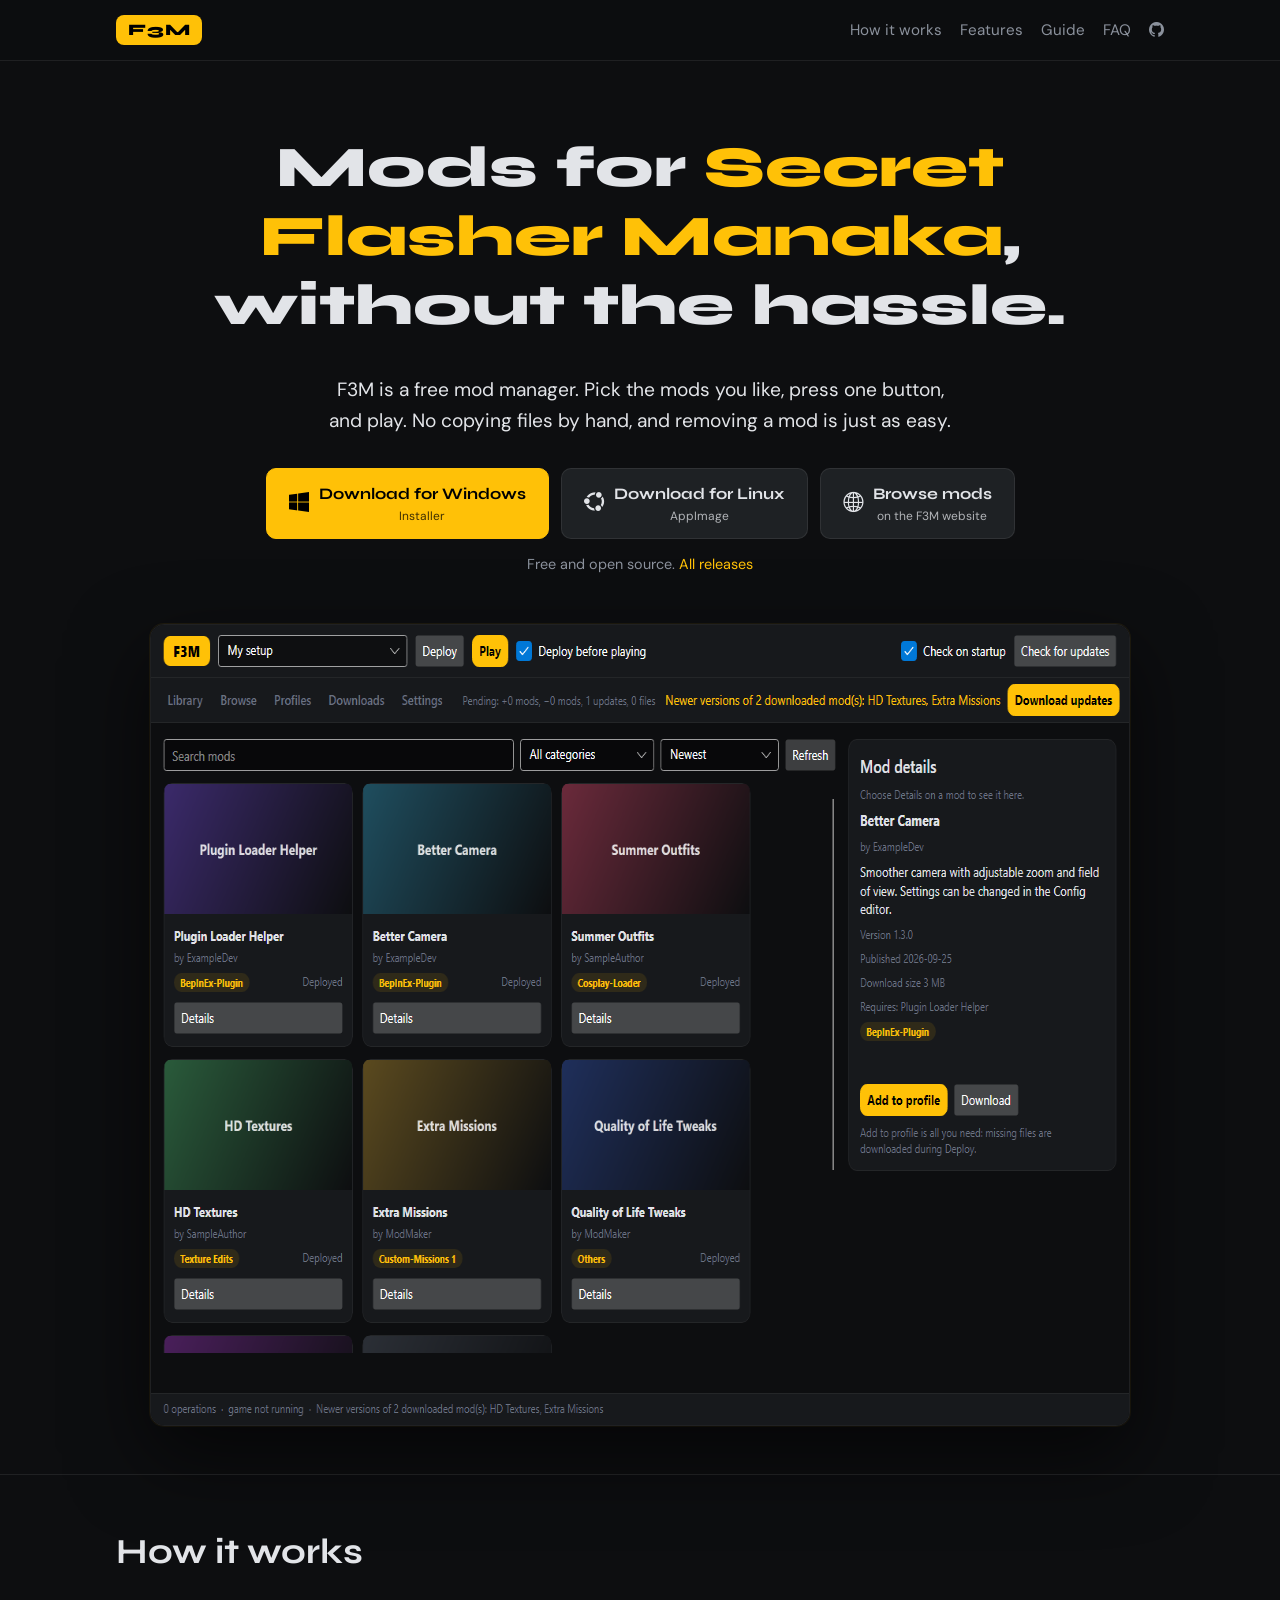
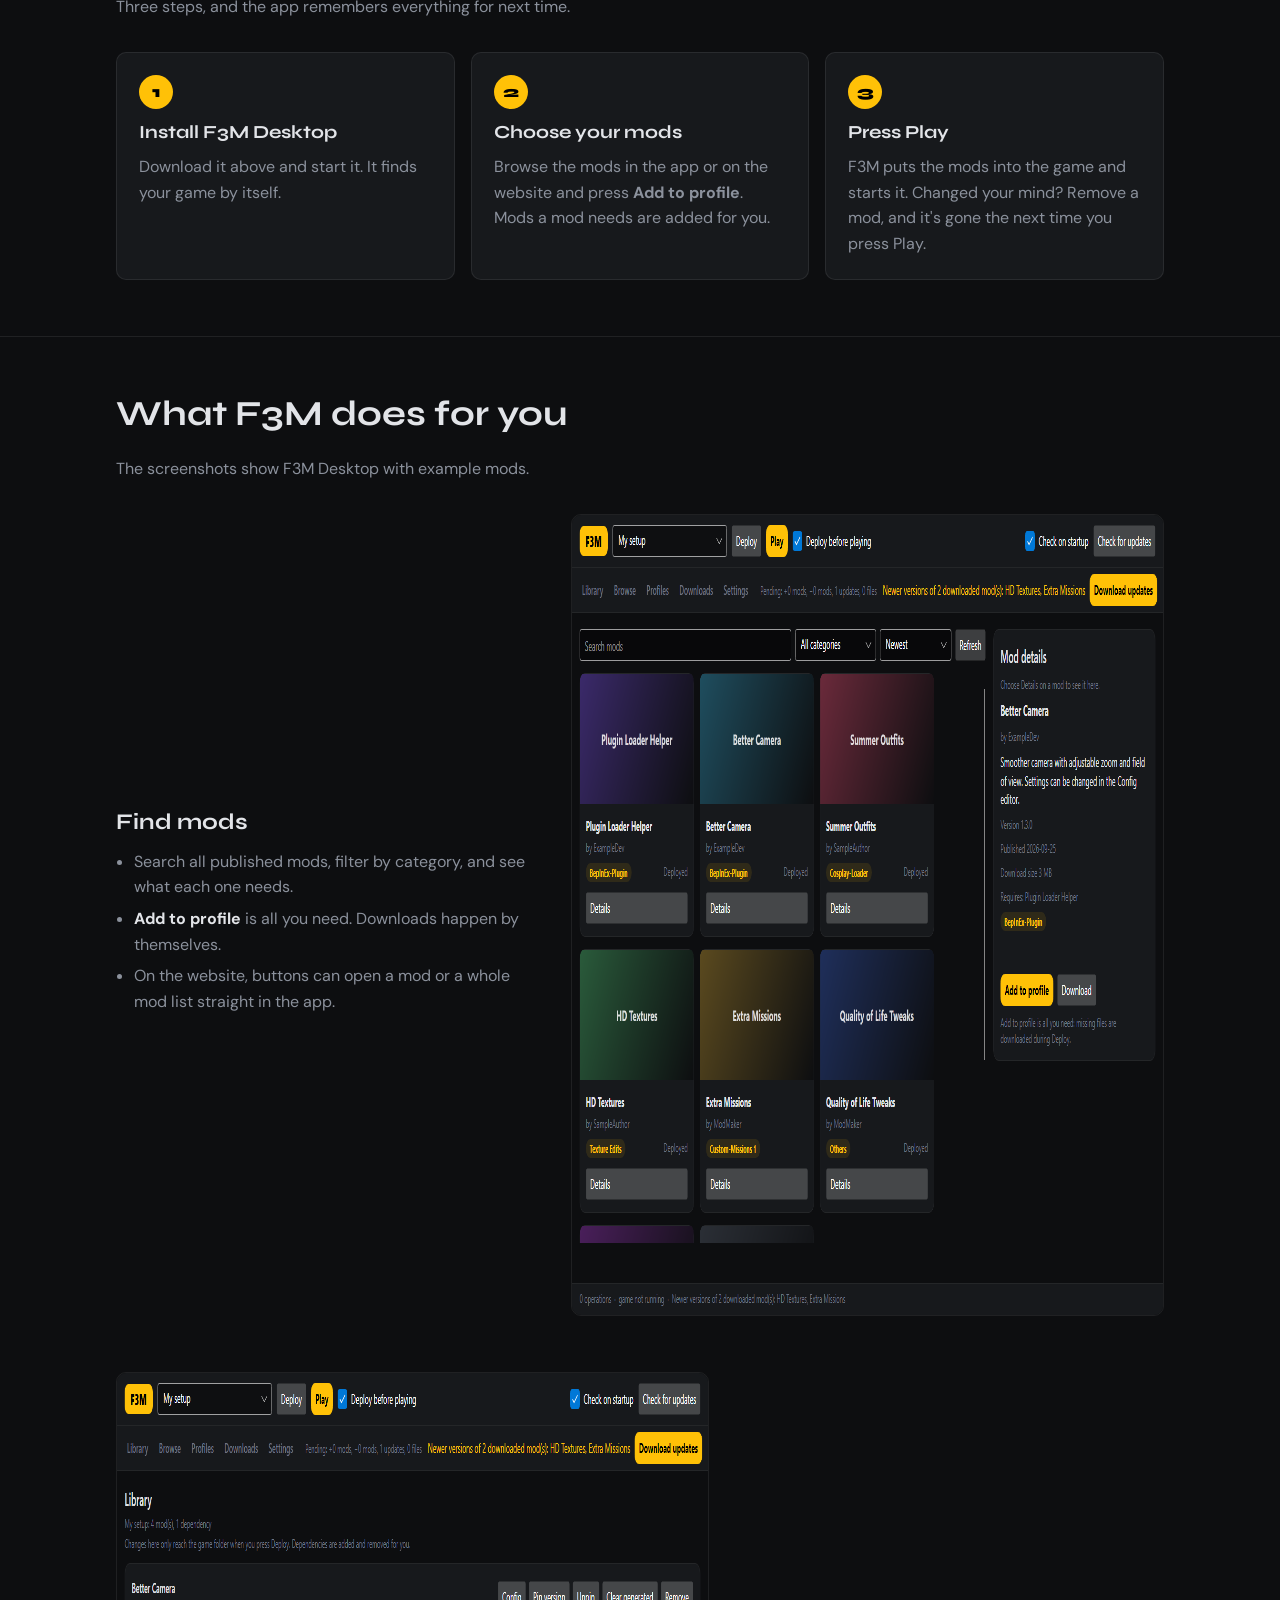
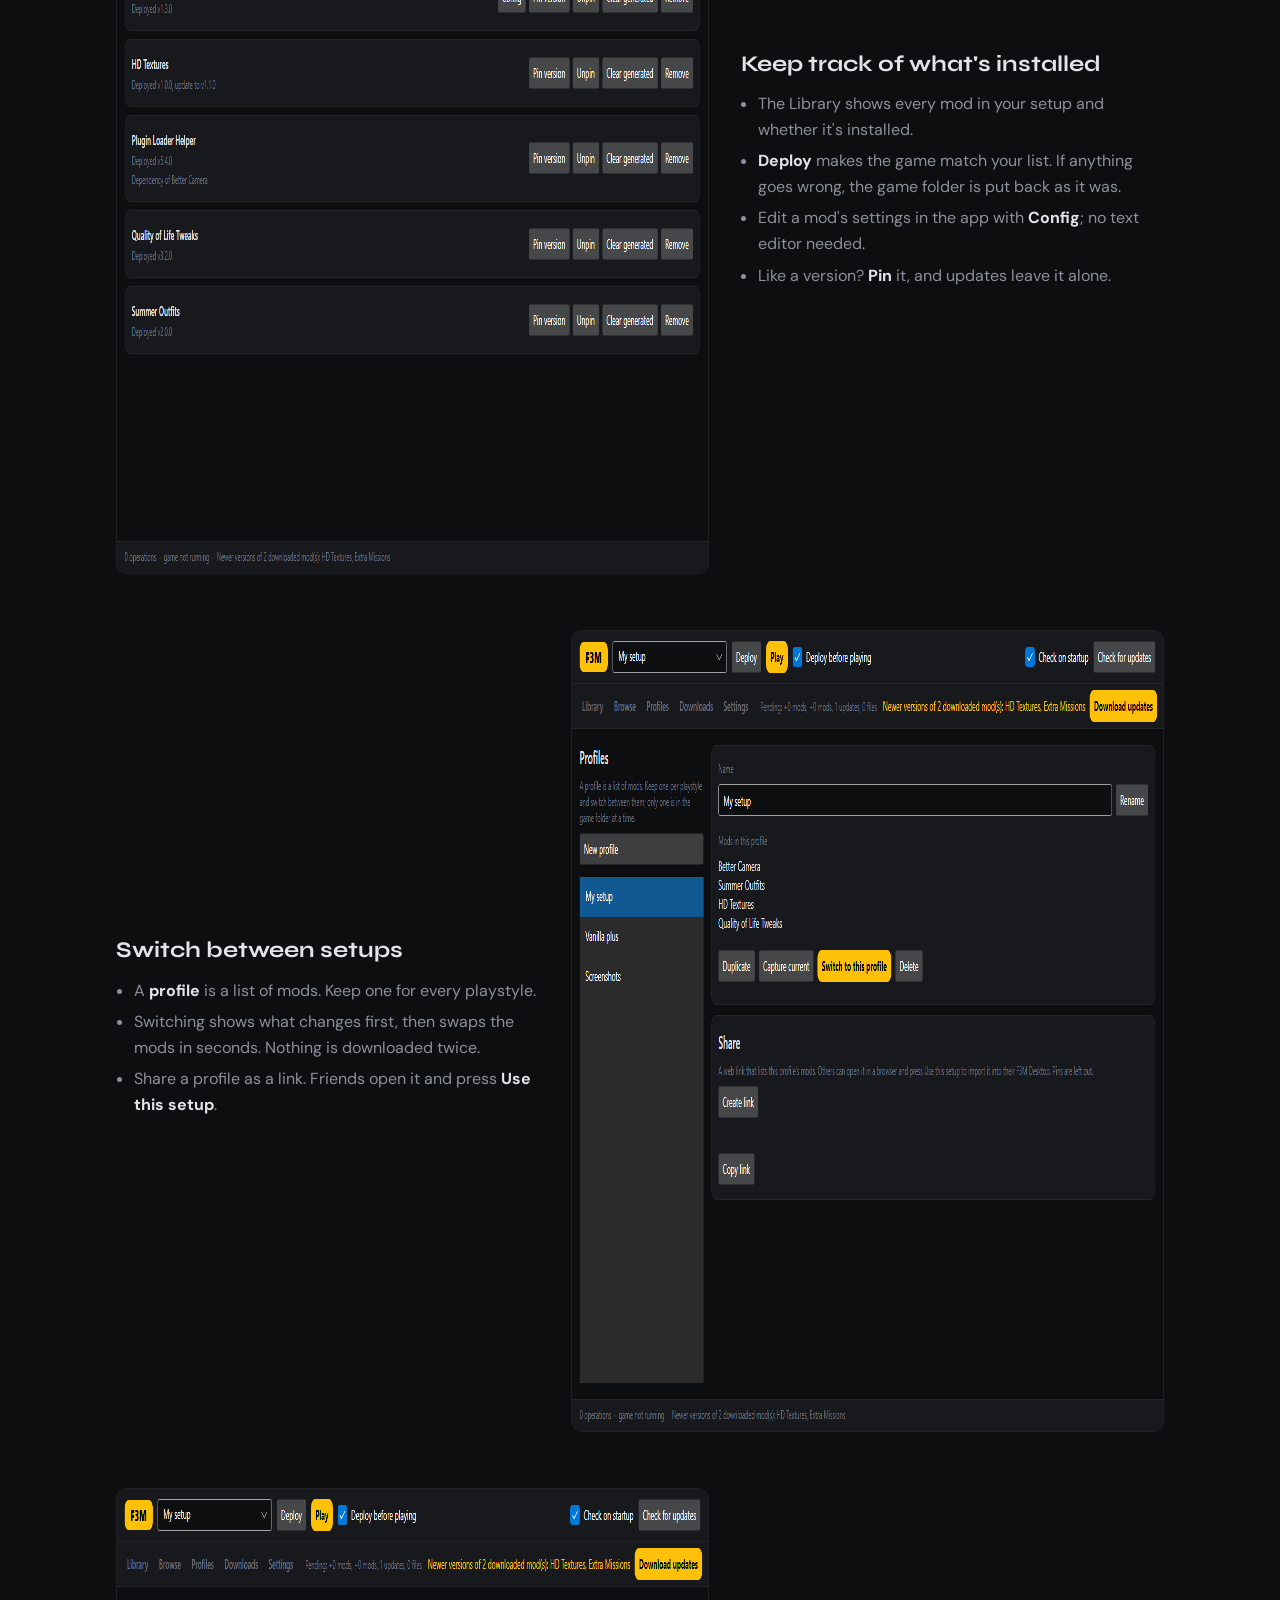
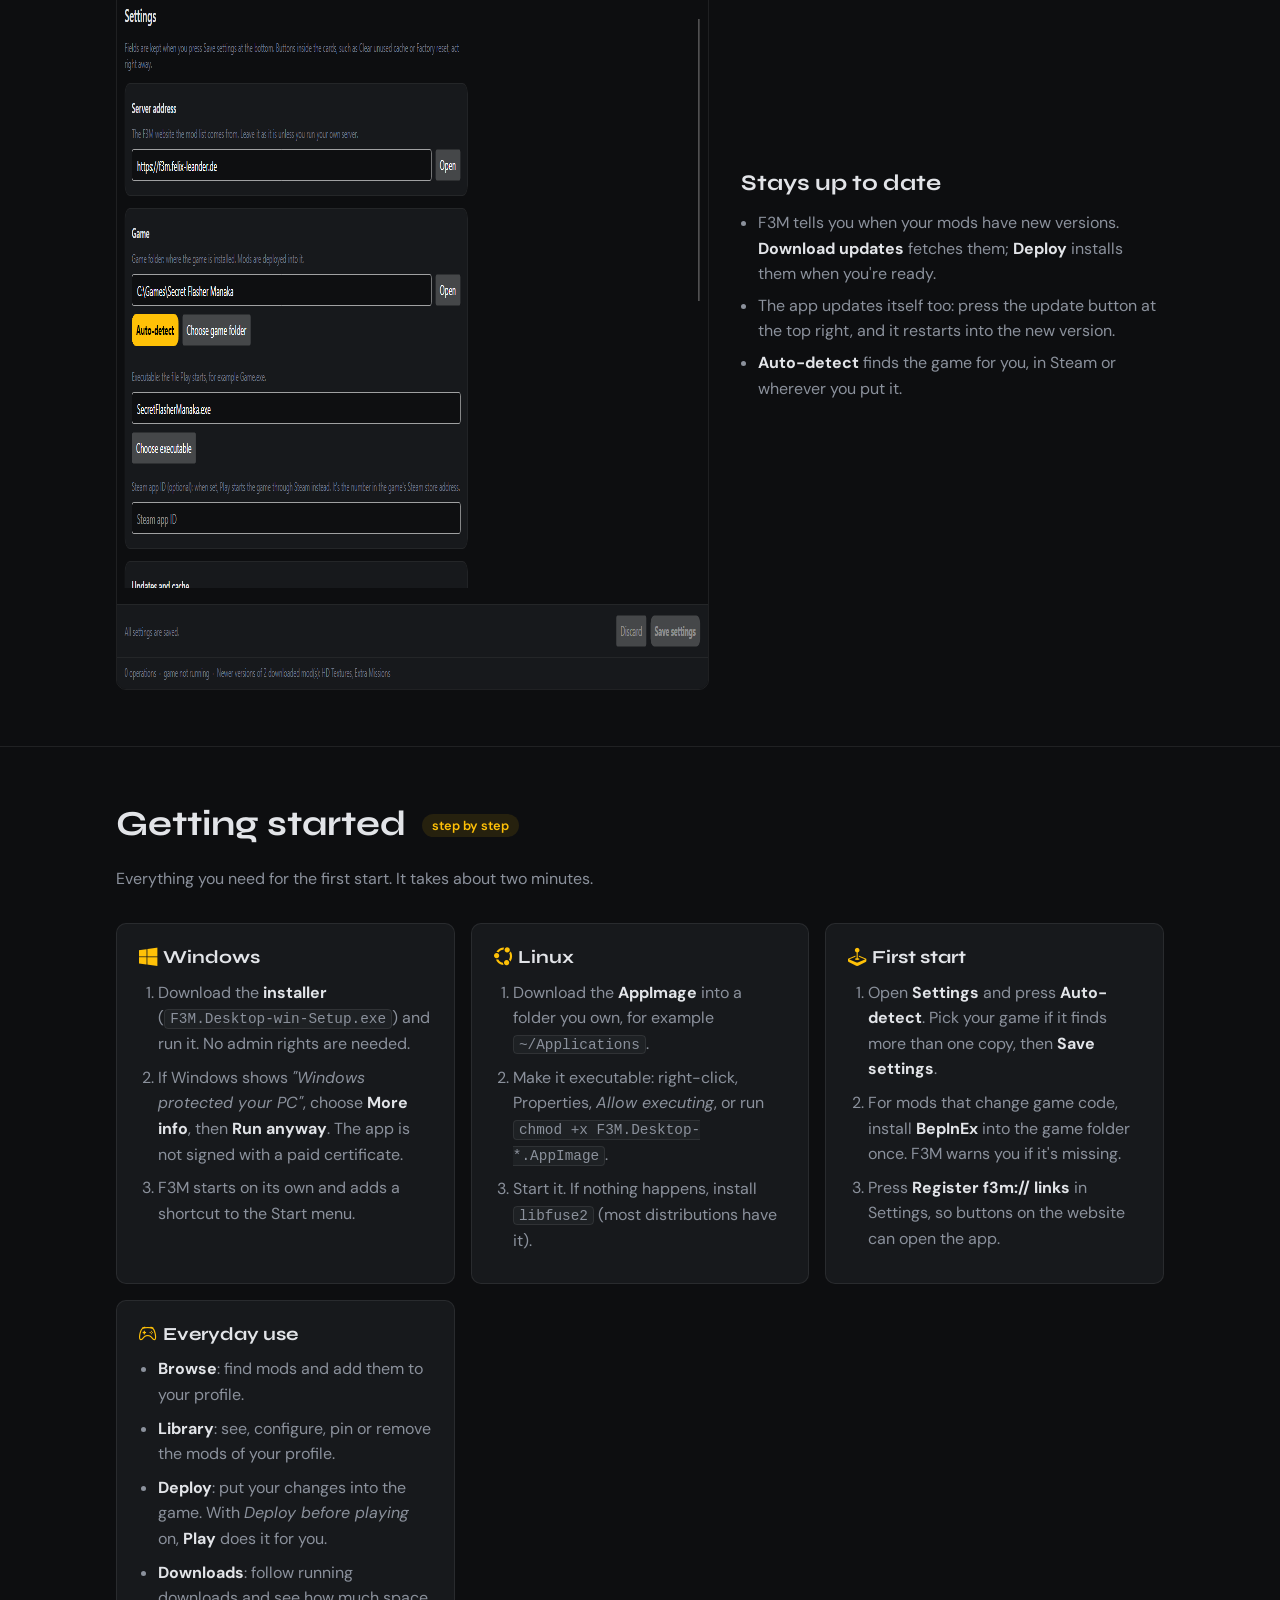
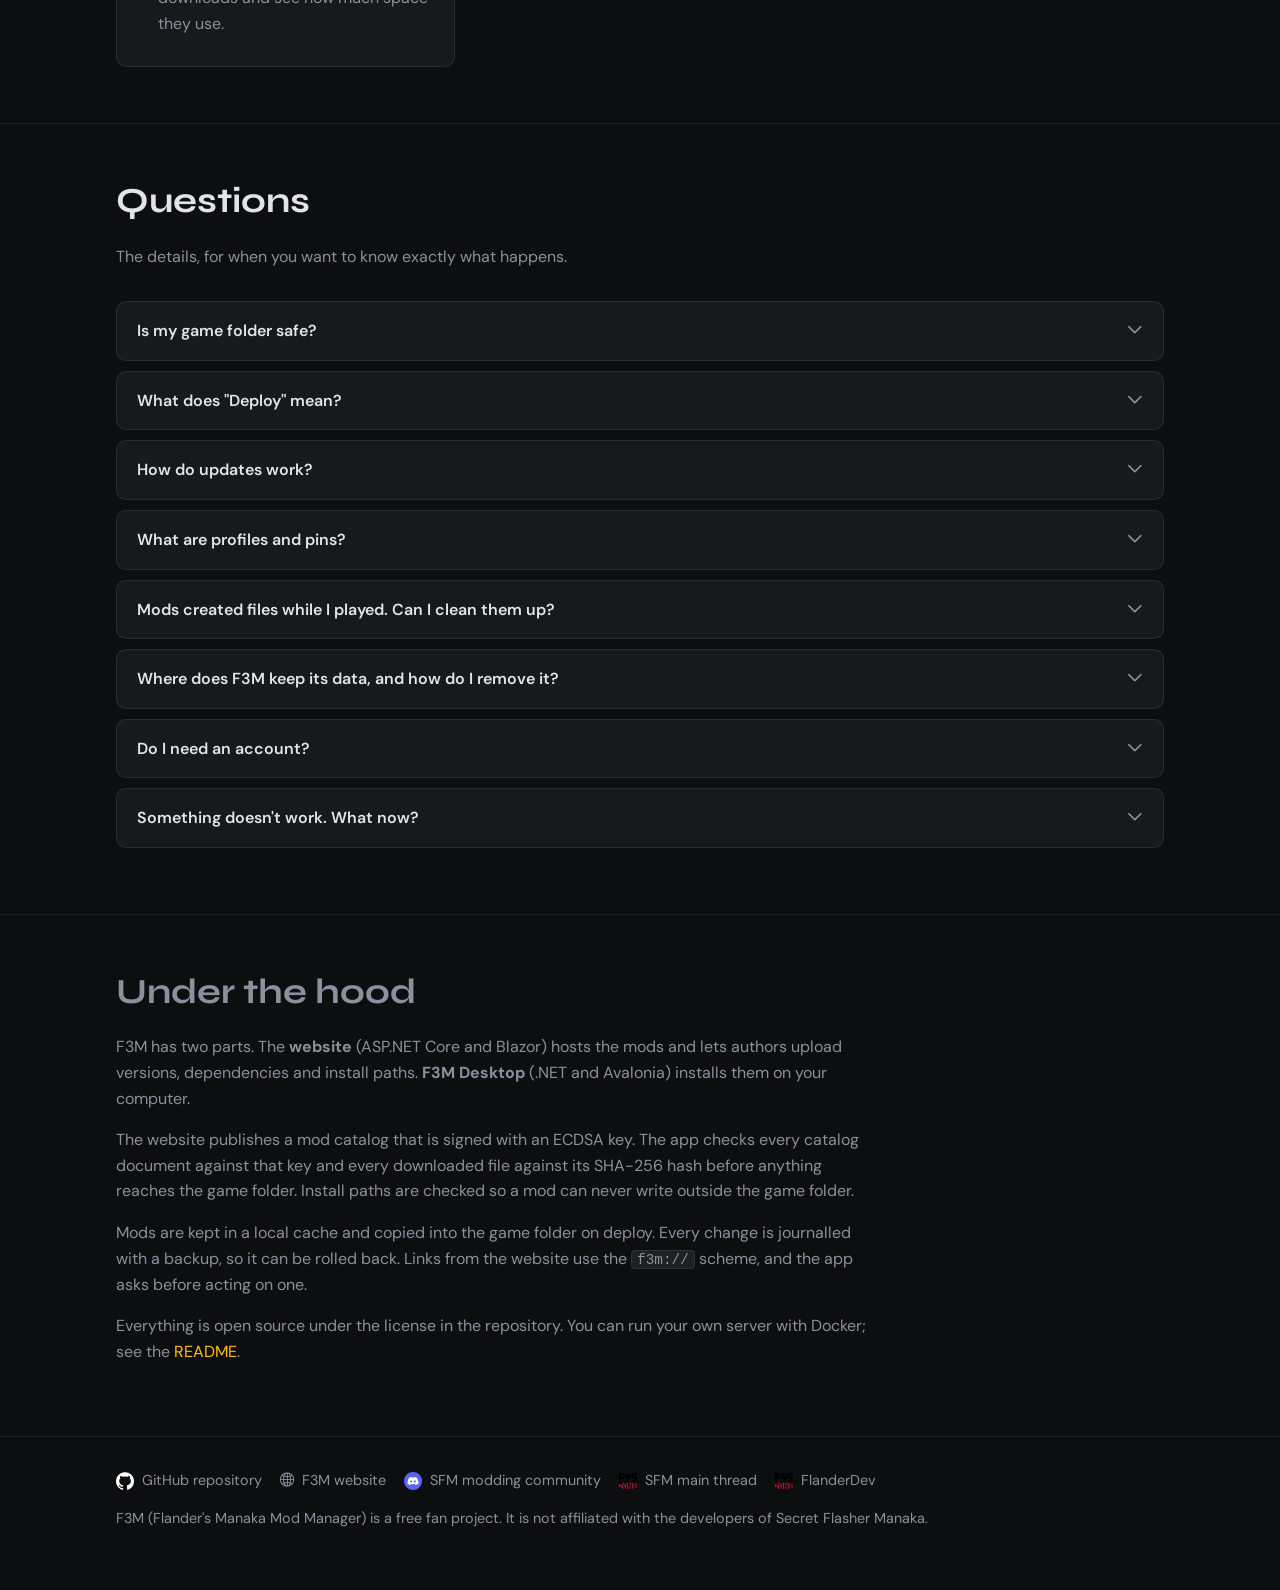
==== docs/index.html @ c4a0a28a "Merge pull request #26 from FlanderDev/feat/desktop-improvments desktop and more" ====
<!DOCTYPE html>
<html lang="en">
<head>
    <meta charset="utf-8" />
    <meta name="viewport" content="width=device-width, initial-scale=1" />
    <title>F3M Mod Manager</title>
    <meta name="description" content="F3M finds, installs and switches mods for Secret Flasher Manaka. Download the free desktop app for Windows and Linux." />
    <link rel="preconnect" href="https://fonts.googleapis.com" />
    <link rel="preconnect" href="https://fonts.gstatic.com" crossorigin />
    <link href="https://fonts.googleapis.com/css2?family=Syne:wght@400;600;700;800&family=DM+Sans:opsz,wght@9..40,300;9..40,400;9..40,500;9..40,600&display=swap" rel="stylesheet" />
    <link rel="stylesheet" href="https://cdn.jsdelivr.net/npm/bootstrap-icons@1.11.3/font/bootstrap-icons.min.css" />
    <style>
        /* Same palette and fonts as the F3M website and desktop app. */
        :root {
            --bg: #0d0e10;
            --surface: #17191c;
            --surface-2: #1e2124;
            --border: rgba(255,255,255,.08);
            --amber: #ffc107;
            --amber-dim: rgba(255,193,7,.1);
            --text: #e2e4e8;
            --muted: #8b919c;
            --radius: 10px;
            --font-h: 'Syne', sans-serif;
            --font-b: 'DM Sans', sans-serif;
        }

        *, *::before, *::after { box-sizing: border-box; }
        html { scroll-behavior: smooth; }
        body {
            margin: 0;
            background: var(--bg);
            color: var(--text);
            font-family: var(--font-b);
            line-height: 1.6;
            -webkit-font-smoothing: antialiased;
        }
        h1, h2, h3 { font-family: var(--font-h); line-height: 1.2; margin: 0 0 .6em; }
        a { color: var(--amber); text-decoration: none; }
        a:hover { color: #ffe082; }
        img { max-width: 100%; display: block; }
        code, kbd {
            font-family: ui-monospace, Consolas, monospace;
            font-size: .9em;
            background: var(--surface-2);
            border: 1px solid var(--border);
            border-radius: 4px;
            padding: .05em .35em;
            overflow-wrap: anywhere;
        }

        .wrap { max-width: 1080px; margin: 0 auto; padding: 0 16px; }
        .muted { color: var(--muted); }

        /* Navbar */
        nav {
            position: sticky; top: 0; z-index: 10;
            background: rgba(13,14,16,.9);
            backdrop-filter: blur(8px);
            border-bottom: 1px solid var(--border);
        }
        nav .wrap { display: flex; align-items: center; gap: 20px; height: 60px; }
        .logo {
            font-family: var(--font-h); font-weight: 800; letter-spacing: .05em;
            background: var(--amber); color: #000; border-radius: 8px; padding: 2px 12px;
        }
        .logo:hover { color: #000; opacity: .85; }
        nav .links { display: flex; gap: 18px; margin-left: auto; font-size: .95rem; }
        nav .links a { color: var(--muted); }
        nav .links a:hover { color: var(--amber); }
        @media (max-width: 640px) { nav .links .optional { display: none; } }

        /* Hero */
        .hero { padding: 72px 0 48px; text-align: center; }
        .hero h1 { font-size: clamp(2.1rem, 6vw, 3.6rem); font-weight: 800; }
        .hero h1 span { color: var(--amber); }
        .hero p.lead { font-size: 1.2rem; max-width: 640px; margin: 0 auto 32px; color: var(--text); }
        .buttons { display: flex; flex-wrap: wrap; gap: 12px; justify-content: center; }
        .btn {
            display: inline-flex; align-items: center; gap: 10px;
            font-family: var(--font-h); font-weight: 700; font-size: 1rem;
            padding: 12px 22px; border-radius: var(--radius);
            border: 1px solid var(--border); background: var(--surface-2); color: var(--text);
            transition: transform .15s ease, background .15s ease;
        }
        .btn:hover { color: var(--text); background: #2a2e33; transform: translateY(-1px); }
        .btn.primary { background: var(--amber); border-color: var(--amber); color: #000; }
        .btn.primary:hover { background: #ffcd38; color: #000; }
        .btn i { font-size: 1.25rem; }
        .btn small { display: block; font-family: var(--font-b); font-weight: 400; font-size: .75rem; opacity: .75; }
        .version-note { margin-top: 14px; font-size: .9rem; }
        .hero-shot {
            margin: 48px auto 0; max-width: 980px;
            border: 1px solid var(--border); border-radius: 14px; overflow: hidden;
            box-shadow: 0 30px 80px rgba(0,0,0,.6), 0 0 0 1px rgba(255,193,7,.08);
        }

        /* Sections */
        section { padding: 56px 0; border-top: 1px solid var(--border); scroll-margin-top: 60px; }
        section h2 { font-size: clamp(1.6rem, 4vw, 2.2rem); }
        section h2 .tag {
            font-family: var(--font-b); font-size: .8rem; font-weight: 600; vertical-align: middle;
            color: var(--amber); background: var(--amber-dim); border-radius: 999px; padding: 3px 10px; margin-left: 8px;
        }
        .intro { max-width: 720px; color: var(--muted); margin-bottom: 32px; }

        .steps { display: grid; grid-template-columns: repeat(auto-fit, minmax(240px, 1fr)); gap: 16px; }
        .card {
            background: var(--surface); border: 1px solid var(--border); border-radius: var(--radius); padding: 22px;
        }
        .card h3 { font-size: 1.15rem; }
        .card p { margin: 0; color: var(--muted); }
        .num {
            display: inline-grid; place-items: center; width: 34px; height: 34px; border-radius: 50%;
            background: var(--amber); color: #000; font-family: var(--font-h); font-weight: 800; margin-bottom: 12px;
        }

        .feature { display: grid; grid-template-columns: 1fr 1.4fr; gap: 32px; align-items: center; margin-bottom: 56px; }
        .feature:last-child { margin-bottom: 0; }
        .feature.flip { grid-template-columns: 1.4fr 1fr; }
        .feature.flip .text { order: 2; }
        .feature .shot { border: 1px solid var(--border); border-radius: var(--radius); overflow: hidden; }
        .feature h3 { font-size: 1.4rem; }
        .feature ul { padding-left: 1.1em; color: var(--muted); margin: 0; }
        .feature li { margin-bottom: 6px; }
        .feature li strong { color: var(--text); }
        @media (max-width: 820px) {
            .feature, .feature.flip { grid-template-columns: 1fr; }
            .feature.flip .text { order: 0; }
        }

        .guide { display: grid; grid-template-columns: repeat(auto-fit, minmax(300px, 1fr)); gap: 16px; }
        .guide .card ol, .guide .card ul { padding-left: 1.2em; margin: 0; color: var(--muted); }
        .guide .card li { margin-bottom: 8px; }
        .guide .card li strong { color: var(--text); }
        .guide h3 i { color: var(--amber); margin-right: 6px; }

        details {
            background: var(--surface); border: 1px solid var(--border); border-radius: var(--radius);
            padding: 0 20px; margin-bottom: 10px;
        }
        details[open] { padding-bottom: 16px; }
        summary {
            cursor: pointer; list-style: none; padding: 16px 0; font-weight: 600;
            display: flex; justify-content: space-between; gap: 12px;
        }
        summary::-webkit-details-marker { display: none; }
        summary::after { content: "\F282"; font-family: bootstrap-icons; color: var(--muted); transition: transform .2s; }
        details[open] summary::after { transform: rotate(180deg); }
        details p, details ul { color: var(--muted); margin: 0 0 10px; }
        details ul { padding-left: 1.2em; }

        .tech { color: var(--muted); }
        .tech p { max-width: 760px; }

        footer { border-top: 1px solid var(--border); padding: 32px 0 48px; color: var(--muted); font-size: .9rem; }
        footer .row { display: flex; flex-wrap: wrap; gap: 18px; align-items: center; margin-bottom: 14px; }
        footer .row a { display: inline-flex; align-items: center; gap: 8px; color: var(--muted); }
        footer .row a:hover { color: var(--amber); }
        footer img { width: 18px; height: 18px; }
    </style>
</head>
<body>

<nav>
    <div class="wrap">
        <a class="logo" href="#top">F3M</a>
        <div class="links">
            <a href="#how">How it works</a>
            <a class="optional" href="#features">Features</a>
            <a class="optional" href="#guide">Guide</a>
            <a href="#faq">FAQ</a>
            <a href="https://github.com/FlanderDev/F3M"><i class="bi bi-github"></i></a>
        </div>
    </div>
</nav>

<main id="top">

    <!-- 1. The short version, for everyone. -->
    <header class="hero">
        <div class="wrap">
            <h1>Mods for <span>Secret Flasher Manaka</span>,<br />without the hassle.</h1>
            <p class="lead">
                F3M is a free mod manager. Pick the mods you like, press one button, and play.
                No copying files by hand, and removing a mod is just as easy.
            </p>
            <div class="buttons">
                <a class="btn primary" id="dl-windows" href="https://github.com/FlanderDev/F3M/releases/latest">
                    <i class="bi bi-windows"></i>
                    <span>Download for Windows<small id="dl-windows-note">Installer</small></span>
                </a>
                <a class="btn" id="dl-linux" href="https://github.com/FlanderDev/F3M/releases/latest">
                    <i class="bi bi-ubuntu"></i>
                    <span>Download for Linux<small id="dl-linux-note">AppImage</small></span>
                </a>
                <a class="btn" href="https://f3m.felix-leander.de">
                    <i class="bi bi-globe2"></i>
                    <span>Browse mods<small>on the F3M website</small></span>
                </a>
            </div>
            <p class="version-note muted" id="version-note">
                Free and open source. <a href="https://github.com/FlanderDev/F3M/releases">All releases</a>
            </p>
            <div class="hero-shot">
                <img src="images/browse.png" alt="F3M Desktop: browsing mods, with details of the selected mod on the right" width="1240" height="800" />
            </div>
        </div>
    </header>

    <!-- 2. How it works, in three steps. -->
    <section id="how">
        <div class="wrap">
            <h2>How it works</h2>
            <p class="intro">Three steps, and the app remembers everything for next time.</p>
            <div class="steps">
                <div class="card">
                    <div class="num">1</div>
                    <h3>Install F3M Desktop</h3>
                    <p>Download it above and start it. It finds your game by itself.</p>
                </div>
                <div class="card">
                    <div class="num">2</div>
                    <h3>Choose your mods</h3>
                    <p>Browse the mods in the app or on the website and press <strong>Add to profile</strong>. Mods a mod needs are added for you.</p>
                </div>
                <div class="card">
                    <div class="num">3</div>
                    <h3>Press Play</h3>
                    <p>F3M puts the mods into the game and starts it. Changed your mind? Remove a mod, and it's gone the next time you press Play.</p>
                </div>
            </div>
        </div>
    </section>

    <!-- 3. What the app does, with screenshots. -->
    <section id="features">
        <div class="wrap">
            <h2>What F3M does for you</h2>
            <p class="intro">The screenshots show F3M Desktop with example mods.</p>

            <div class="feature">
                <div class="text">
                    <h3>Find mods</h3>
                    <ul>
                        <li>Search all published mods, filter by category, and see what each one needs.</li>
                        <li><strong>Add to profile</strong> is all you need. Downloads happen by themselves.</li>
                        <li>On the website, buttons can open a mod or a whole mod list straight in the app.</li>
                    </ul>
                </div>
                <div class="shot"><img src="images/browse.png" alt="Browse page with mod cards and a details panel" loading="lazy" width="1240" height="800" /></div>
            </div>

            <div class="feature flip">
                <div class="text">
                    <h3>Keep track of what's installed</h3>
                    <ul>
                        <li>The Library shows every mod in your setup and whether it's installed.</li>
                        <li><strong>Deploy</strong> makes the game match your list. If anything goes wrong, the game folder is put back as it was.</li>
                        <li>Edit a mod's settings in the app with <strong>Config</strong>; no text editor needed.</li>
                        <li>Like a version? <strong>Pin</strong> it, and updates leave it alone.</li>
                    </ul>
                </div>
                <div class="shot"><img src="images/library.png" alt="Library page listing installed mods with their versions and actions" loading="lazy" width="1240" height="800" /></div>
            </div>

            <div class="feature">
                <div class="text">
                    <h3>Switch between setups</h3>
                    <ul>
                        <li>A <strong>profile</strong> is a list of mods. Keep one for every playstyle.</li>
                        <li>Switching shows what changes first, then swaps the mods in seconds. Nothing is downloaded twice.</li>
                        <li>Share a profile as a link. Friends open it and press <strong>Use this setup</strong>.</li>
                    </ul>
                </div>
                <div class="shot"><img src="images/profiles.png" alt="Profiles page with several setups and sharing options" loading="lazy" width="1240" height="800" /></div>
            </div>

            <div class="feature flip">
                <div class="text">
                    <h3>Stays up to date</h3>
                    <ul>
                        <li>F3M tells you when your mods have new versions. <strong>Download updates</strong> fetches them; <strong>Deploy</strong> installs them when you're ready.</li>
                        <li>The app updates itself too: press the update button at the top right, and it restarts into the new version.</li>
                        <li><strong>Auto-detect</strong> finds the game for you, in Steam or wherever you put it.</li>
                    </ul>
                </div>
                <div class="shot"><img src="images/settings.png" alt="Settings page with the game folder and the Auto-detect button" loading="lazy" width="1240" height="800" /></div>
            </div>
        </div>
    </section>

    <!-- 4. Step-by-step guide. -->
    <section id="guide">
        <div class="wrap">
            <h2>Getting started <span class="tag">step by step</span></h2>
            <p class="intro">Everything you need for the first start. It takes about two minutes.</p>
            <div class="guide">
                <div class="card">
                    <h3><i class="bi bi-windows"></i>Windows</h3>
                    <ol>
                        <li>Download the <strong>installer</strong> (<code>F3M.Desktop-win-Setup.exe</code>) and run it. No admin rights are needed.</li>
                        <li>If Windows shows <em>"Windows protected your PC"</em>, choose <strong>More info</strong>, then <strong>Run anyway</strong>. The app is not signed with a paid certificate.</li>
                        <li>F3M starts on its own and adds a shortcut to the Start menu.</li>
                    </ol>
                </div>
                <div class="card">
                    <h3><i class="bi bi-ubuntu"></i>Linux</h3>
                    <ol>
                        <li>Download the <strong>AppImage</strong> into a folder you own, for example <code>~/Applications</code>.</li>
                        <li>Make it executable: right-click, Properties, <em>Allow executing</em>, or run <code>chmod +x F3M.Desktop-*.AppImage</code>.</li>
                        <li>Start it. If nothing happens, install <code>libfuse2</code> (most distributions have it).</li>
                    </ol>
                </div>
                <div class="card">
                    <h3><i class="bi bi-joystick"></i>First start</h3>
                    <ol>
                        <li>Open <strong>Settings</strong> and press <strong>Auto-detect</strong>. Pick your game if it finds more than one copy, then <strong>Save settings</strong>.</li>
                        <li>For mods that change game code, install <strong>BepInEx</strong> into the game folder once. F3M warns you if it's missing.</li>
                        <li>Press <strong>Register f3m:// links</strong> in Settings, so buttons on the website can open the app.</li>
                    </ol>
                </div>
                <div class="card">
                    <h3><i class="bi bi-controller"></i>Everyday use</h3>
                    <ul>
                        <li><strong>Browse</strong>: find mods and add them to your profile.</li>
                        <li><strong>Library</strong>: see, configure, pin or remove the mods of your profile.</li>
                        <li><strong>Deploy</strong>: put your changes into the game. With <em>Deploy before playing</em> on, <strong>Play</strong> does it for you.</li>
                        <li><strong>Downloads</strong>: follow running downloads and see how much space they use.</li>
                    </ul>
                </div>
            </div>
        </div>
    </section>

    <!-- 5. Questions, with more detail. -->
    <section id="faq">
        <div class="wrap">
            <h2>Questions</h2>
            <p class="intro">The details, for when you want to know exactly what happens.</p>

            <details>
                <summary>Is my game folder safe?</summary>
                <p>Yes. Before F3M changes a file in the game folder, it writes down what it will do and keeps a copy of anything it replaces. If a deploy fails, is cancelled, or the computer crashes in the middle, the game folder is put back exactly as it was, at the latest on the next start.</p>
                <p>F3M also asks before it replaces a file it didn't put there, and it keeps your own changes to a mod's settings files.</p>
            </details>

            <details>
                <summary>What does "Deploy" mean?</summary>
                <p>Your profile is the list of mods you want. Deploy makes the game folder match that list: it installs new and updated mods and removes the ones you took out. Until you deploy, nothing in the game changes. The top bar always shows what a deploy would change.</p>
            </details>

            <details>
                <summary>How do updates work?</summary>
                <ul>
                    <li><strong>Mods:</strong> F3M looks for new versions regularly (you choose how often in Settings). <em>Download updates</em> only downloads them; the game changes when you press <em>Deploy</em>. Pinned mods keep their version.</li>
                    <li><strong>The app:</strong> the update button at the top right checks for a new F3M Desktop, and on click downloads it and restarts. Untick <em>Check on startup</em> if you'd rather check by hand.</li>
                </ul>
            </details>

            <details>
                <summary>What are profiles and pins?</summary>
                <p>A profile is a named list of mods, such as "My setup" or "Screenshots". Only one profile is in the game at a time; switching shows a summary first. A pin keeps one mod at its current version in that profile, even when a newer one comes out. Pins stay on your computer and are not part of shared links.</p>
            </details>

            <details>
                <summary>Mods created files while I played. Can I clean them up?</summary>
                <p>Mods can declare files they create while the game runs, such as caches and logs. <em>Clear generated</em> in the Library lists them and removes them after you confirm. When you remove a mod, F3M offers to remove its generated files too. Save data a mod marks as yours is never touched.</p>
            </details>

            <details>
                <summary>Where does F3M keep its data, and how do I remove it?</summary>
                <ul>
                    <li>Windows: <code>%LOCALAPPDATA%\F3M</code>. Linux: <code>~/.local/share/f3m</code>. <em>Settings</em> shows the folder as a link.</li>
                    <li>It holds your settings, profiles, downloaded mods and logs. Downloads stay until you press <em>Clear unused cache</em>.</li>
                    <li><em>Factory reset</em> in Settings removes everything the app created and shows each folder and its size first. The game folder and the mods in it are not touched.</li>
                    <li>To uninstall on Windows, use <em>Apps &amp; features</em>. On Linux, delete the AppImage.</li>
                </ul>
            </details>

            <details>
                <summary>Do I need an account?</summary>
                <p>Not for the desktop app: browsing, downloading and installing mods work without one. An account on the website is for people who publish mods. You can sign in with your F95zone profile.</p>
            </details>

            <details>
                <summary>Something doesn't work. What now?</summary>
                <p>In <em>Settings</em>, press <em>Copy diagnostics</em> and paste the result into a <a href="https://github.com/FlanderDev/F3M/issues">GitHub issue</a>, or ask in the <a href="https://discord.com/invite/eSWfUezM8K">SFM modding Discord</a>.</p>
            </details>
        </div>
    </section>

    <!-- 6. For the technically curious. -->
    <section class="tech" id="tech">
        <div class="wrap">
            <h2>Under the hood</h2>
            <p>F3M has two parts. The <strong>website</strong> (ASP.NET Core and Blazor) hosts the mods and lets authors upload versions, dependencies and install paths. <strong>F3M Desktop</strong> (.NET and Avalonia) installs them on your computer.</p>
            <p>The website publishes a mod catalog that is signed with an ECDSA key. The app checks every catalog document against that key and every downloaded file against its SHA-256 hash before anything reaches the game folder. Install paths are checked so a mod can never write outside the game folder.</p>
            <p>Mods are kept in a local cache and copied into the game folder on deploy. Every change is journalled with a backup, so it can be rolled back. Links from the website use the <code>f3m://</code> scheme, and the app asks before acting on one.</p>
            <p>Everything is open source under the license in the repository. You can run your own server with Docker; see the <a href="https://github.com/FlanderDev/F3M#readme">README</a>.</p>
        </div>
    </section>
</main>

<footer>
    <div class="wrap">
        <div class="row">
            <a href="https://github.com/FlanderDev/F3M"><img src="images/github-white.png" alt="" />GitHub repository</a>
            <a href="https://f3m.felix-leander.de"><i class="bi bi-globe2"></i>F3M website</a>
            <a href="https://discord.com/invite/eSWfUezM8K"><img src="images/discordLogo.png" alt="" />SFM modding community</a>
            <a href="https://f95zone.to/threads/secret-flasher-manaka-v1-1-3-sheablesoft.256682/"><img src="images/f95zoneLogo.png" alt="" />SFM main thread</a>
            <a href="https://f95zone.to/members/flanderdev.2601924/"><img src="images/f95zoneLogo.png" alt="" />FlanderDev</a>
        </div>
        <p>F3M (Flander's Manaka Mod Manager) is a free fan project. It is not affiliated with the developers of Secret Flasher Manaka.</p>
    </div>
</footer>

<script>
    // Points the download buttons straight at the files of the newest release. Without JavaScript, or when the
    // release has no desktop files yet, the buttons open the release page instead.
    (async () => {
        try {
            const response = await fetch("https://api.github.com/repos/FlanderDev/F3M/releases/latest",
                { headers: { Accept: "application/vnd.github+json" } });
            if (!response.ok) return;
            const release = await response.json();
            const assets = release.assets || [];
            const find = pattern => assets.find(a => pattern.test(a.name));
            const size = bytes => (bytes / 1048576).toFixed(0) + " MB";
            let version = null;

            const setup = find(/Setup\.exe$/i);
            if (setup) {
                document.getElementById("dl-windows").href = setup.browser_download_url;
                document.getElementById("dl-windows-note").textContent = "Installer, " + size(setup.size);
            }

            const image = find(/x86_64\.AppImage$/i);
            if (image) {
                document.getElementById("dl-linux").href = image.browser_download_url;
                document.getElementById("dl-linux-note").textContent = "AppImage, " + size(image.size);
                version = (image.name.match(/(\d+\.\d+\.\d+)/) || [])[1] || null;
            }

            const nupkg = find(/^F3M\.Desktop-(\d+\.\d+\.\d+)-full\.nupkg$/i);
            if (!version && nupkg) version = nupkg.name.match(/(\d+\.\d+\.\d+)/)[1];

            if (version) {
                const note = document.getElementById("version-note");
                note.textContent = "";
                note.append("Version " + version + " · free and open source. ");
                const all = document.createElement("a");
                all.href = release.html_url;
                all.textContent = "Release notes and all files";
                note.append(all);
            }
        } catch {
            // Offline or rate-limited: the buttons keep pointing at the release page.
        }
    })();
</script>
</body>
</html>
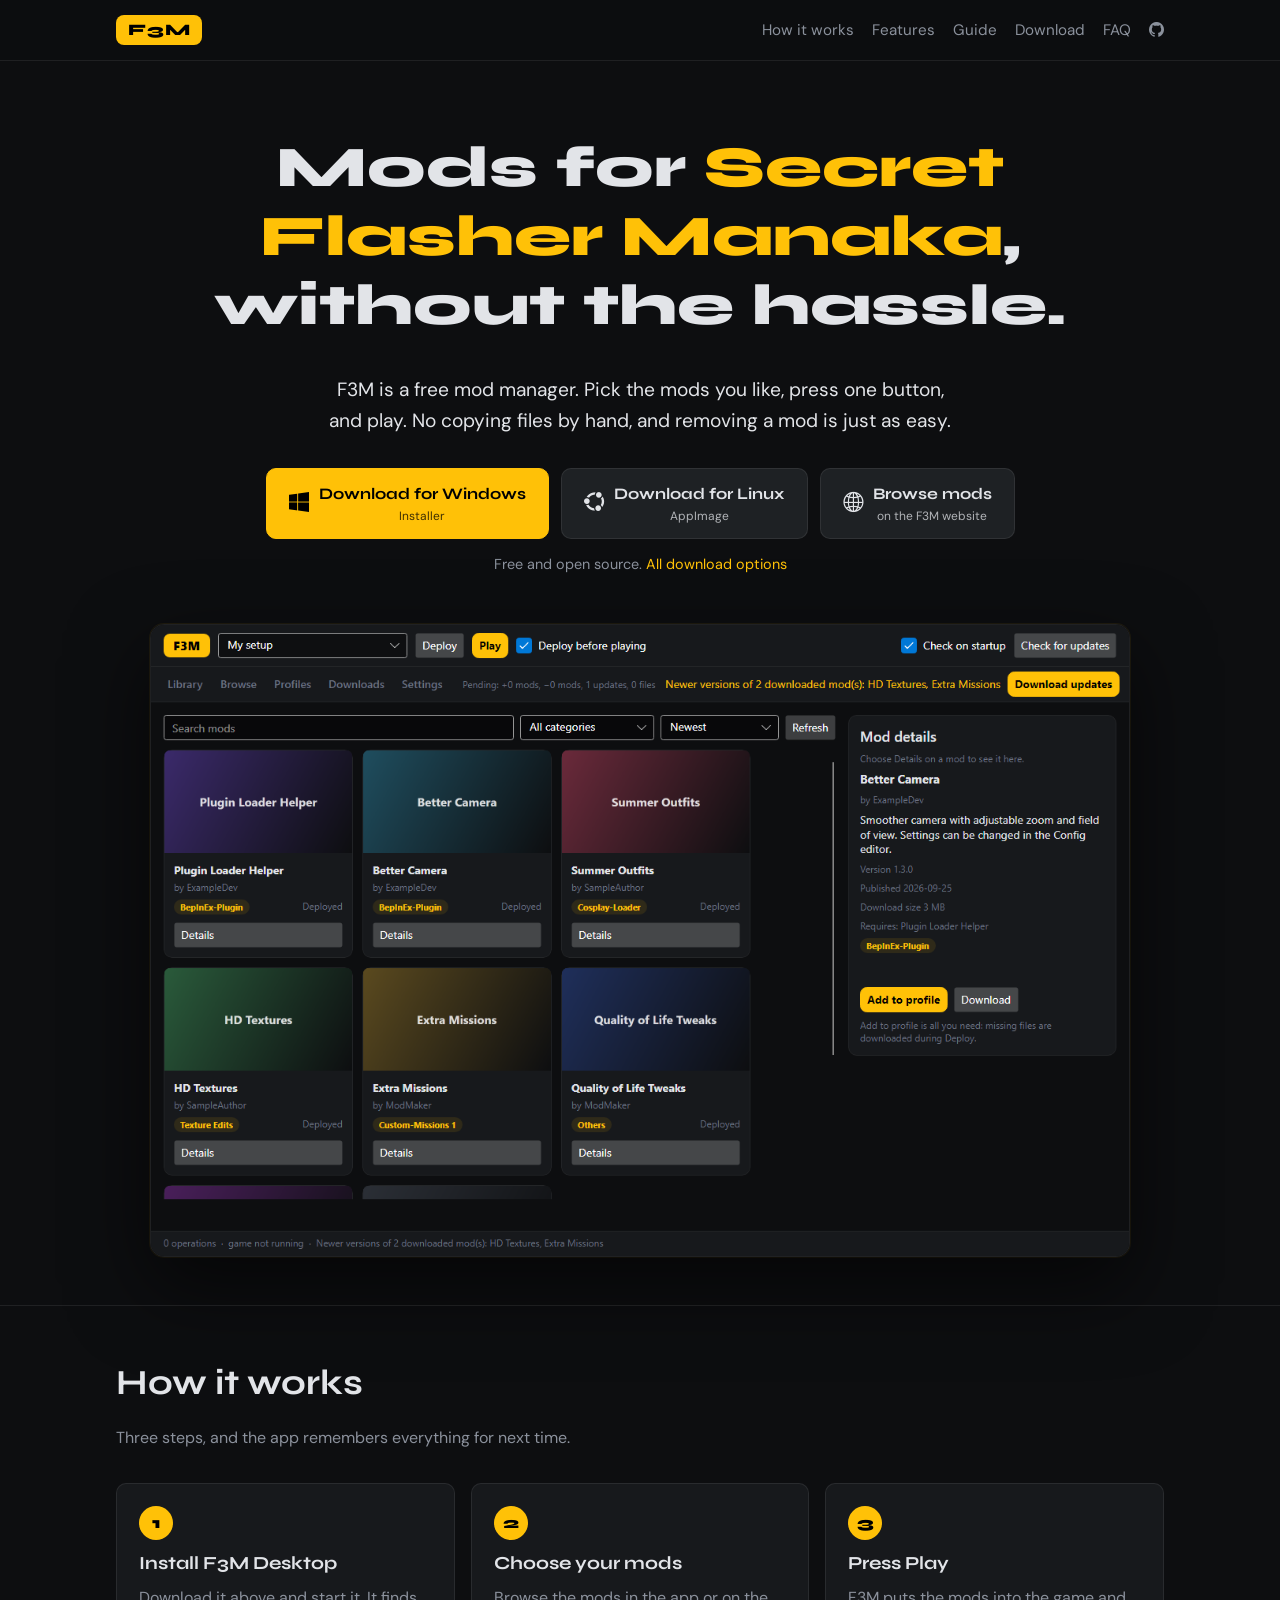
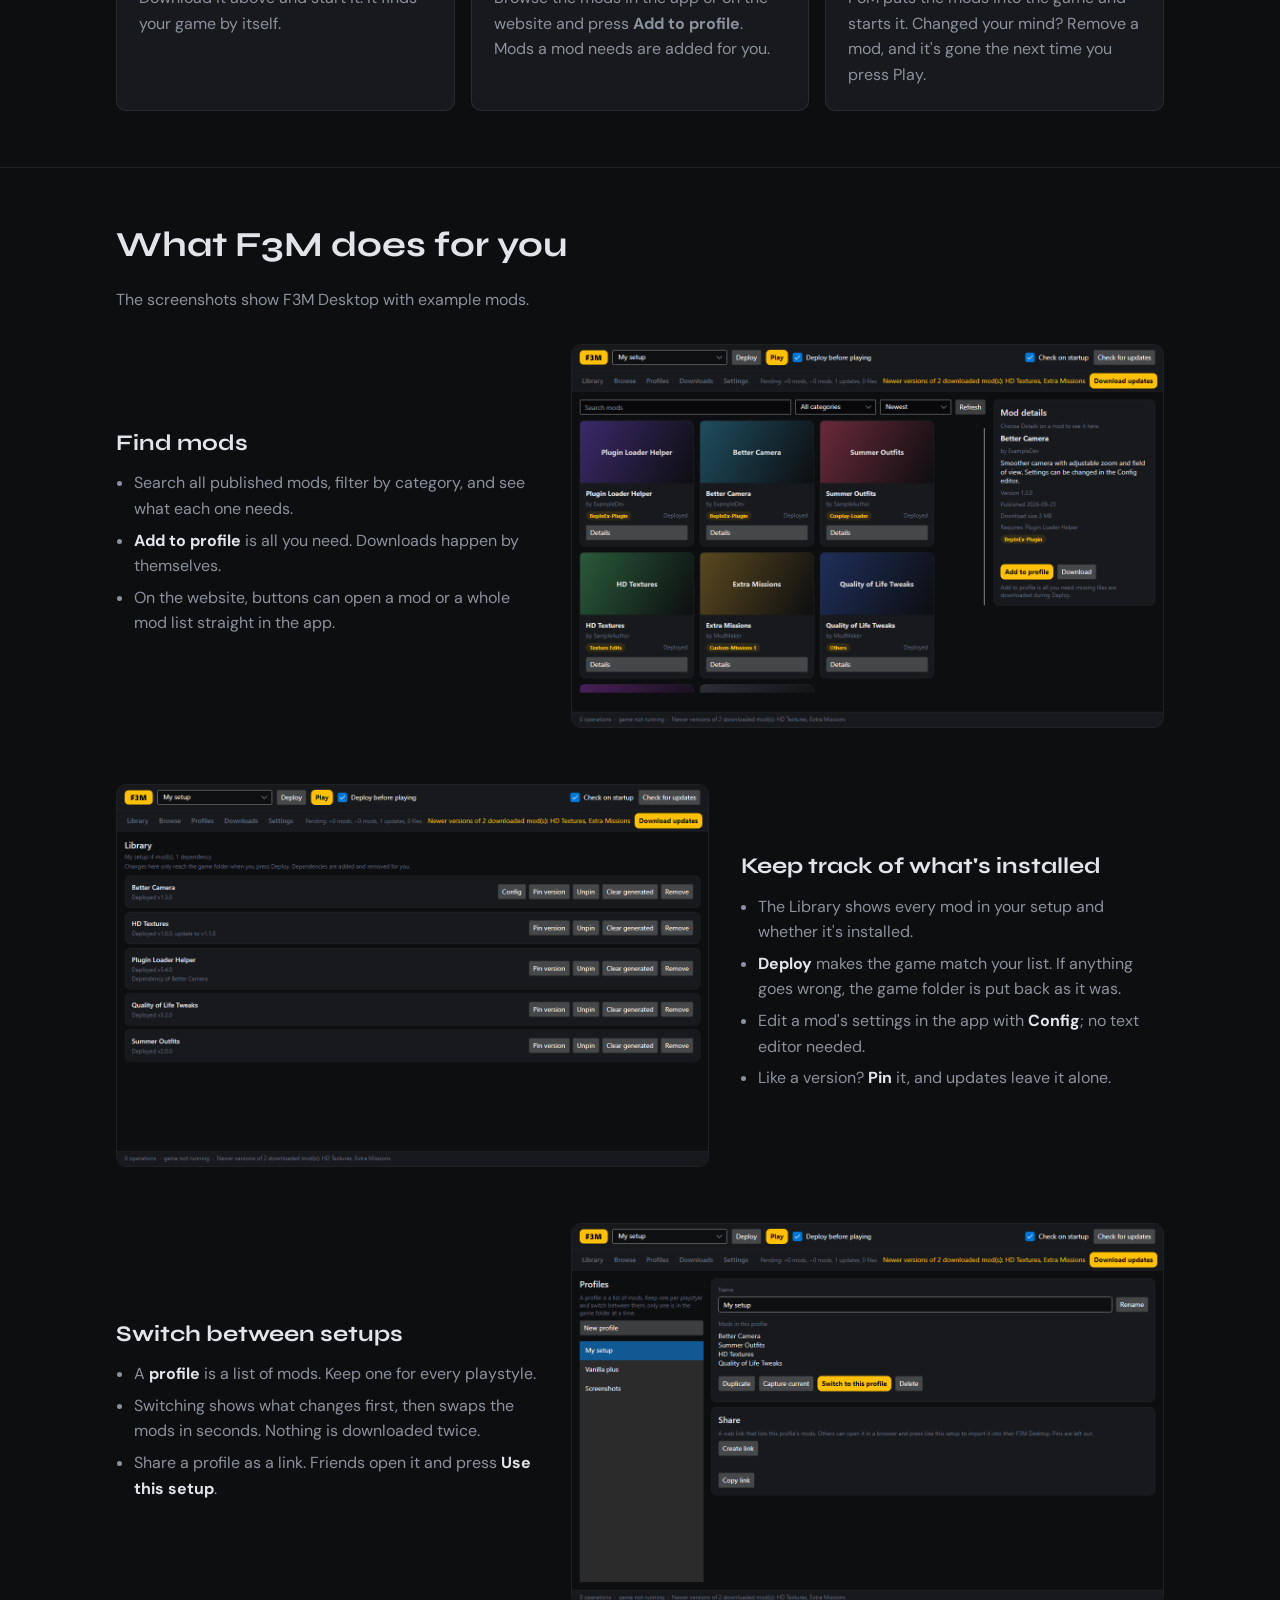
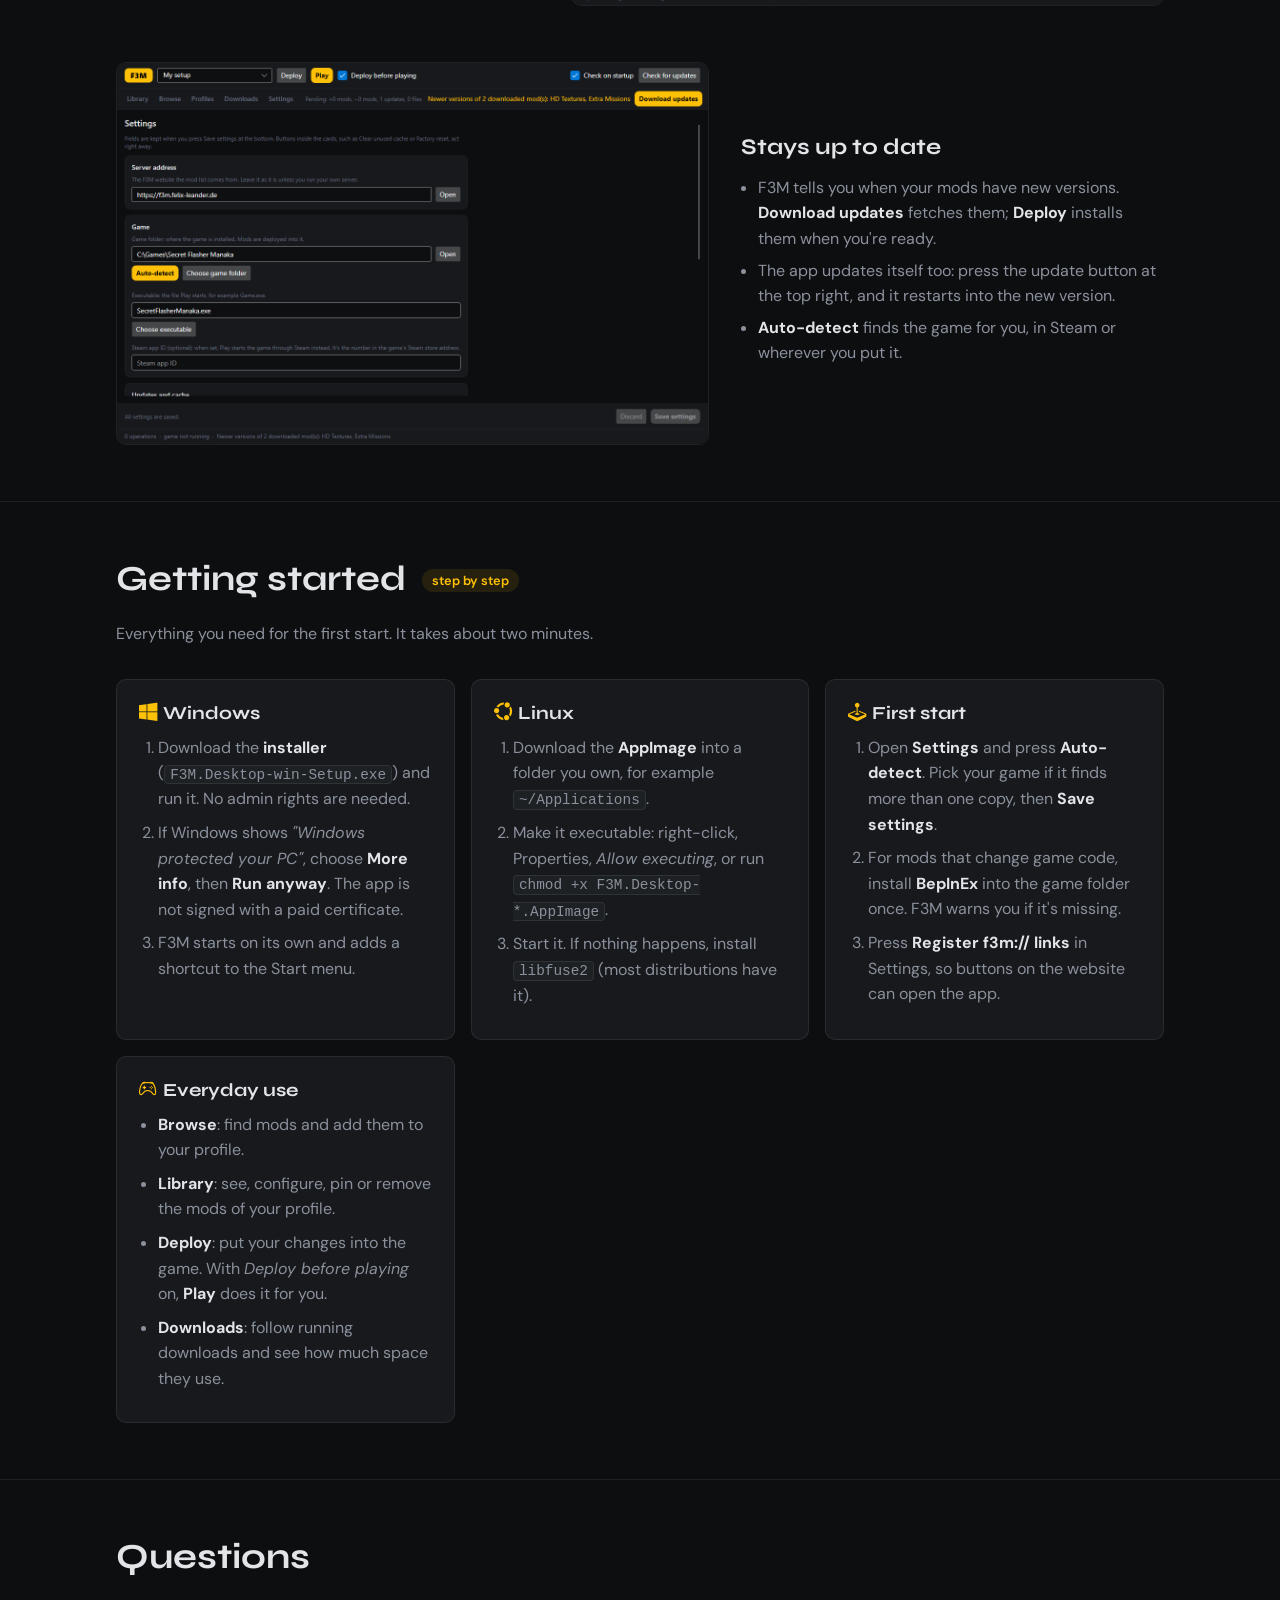
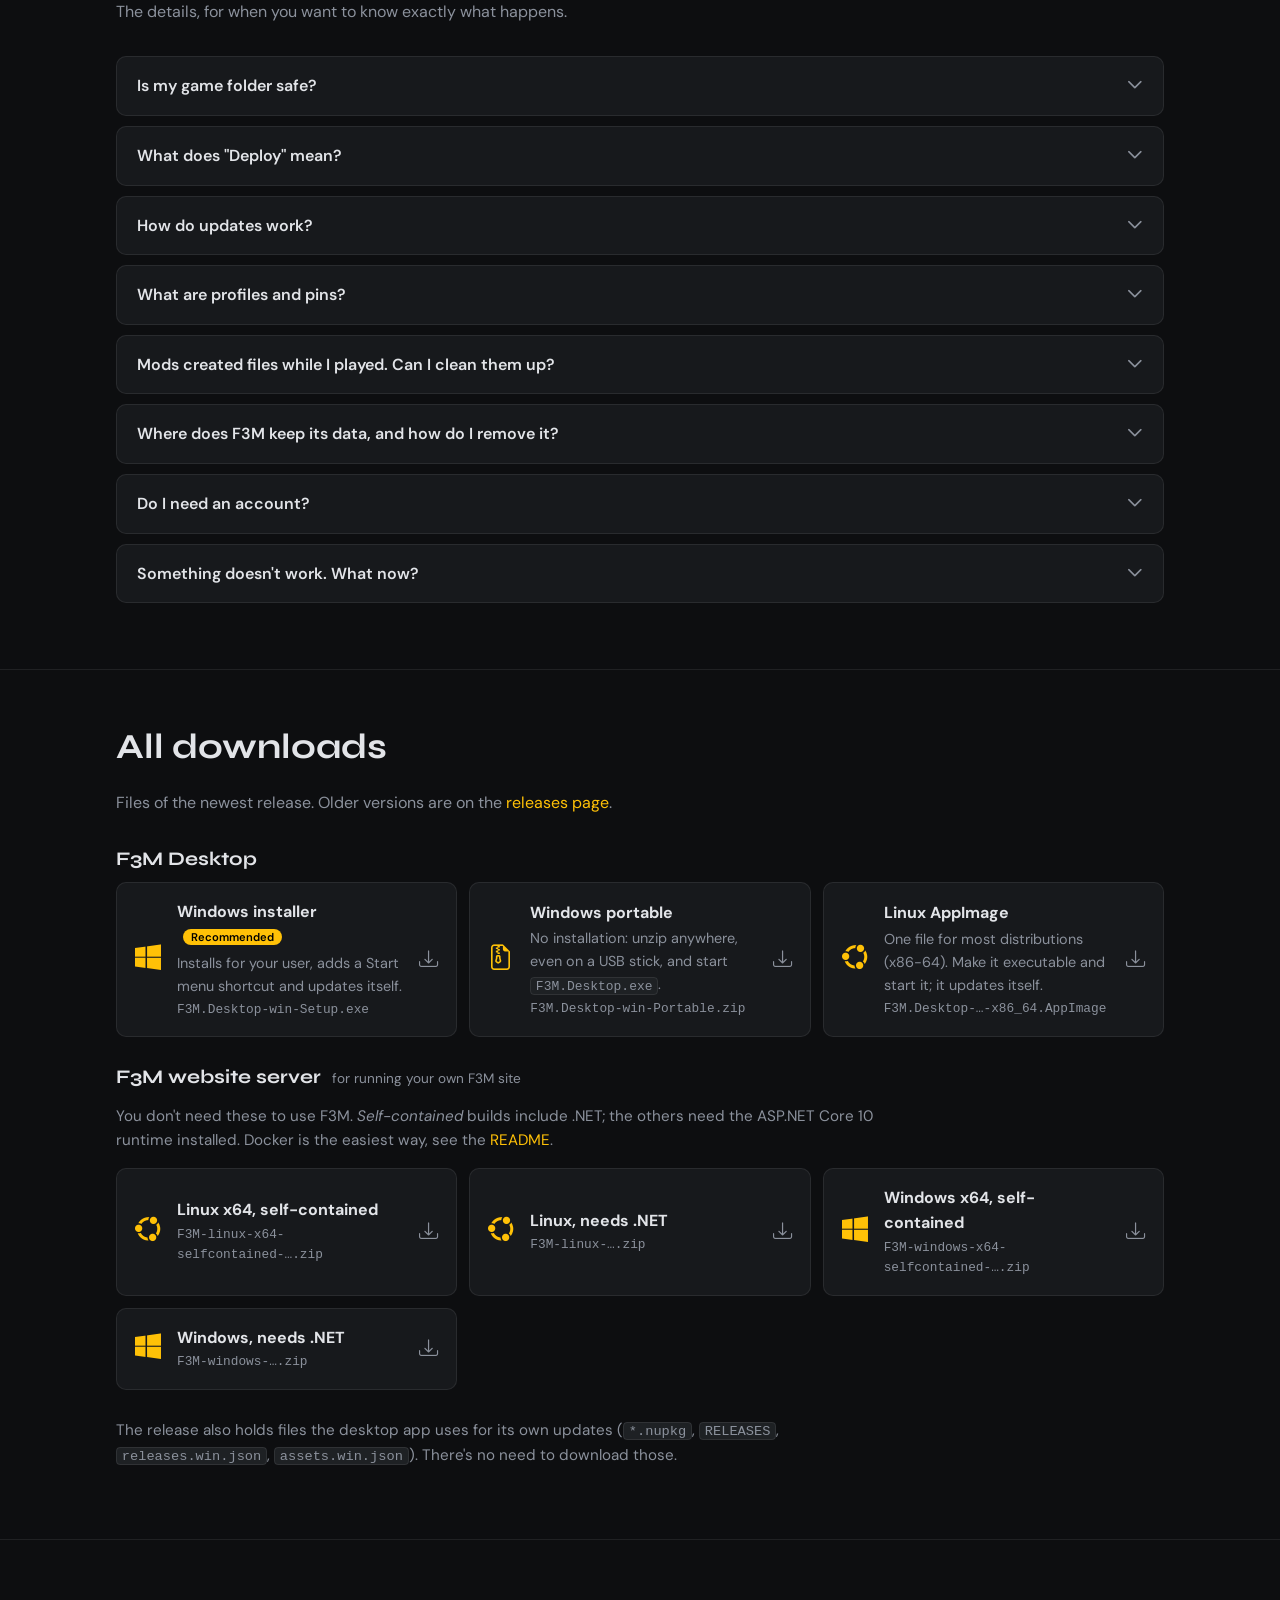
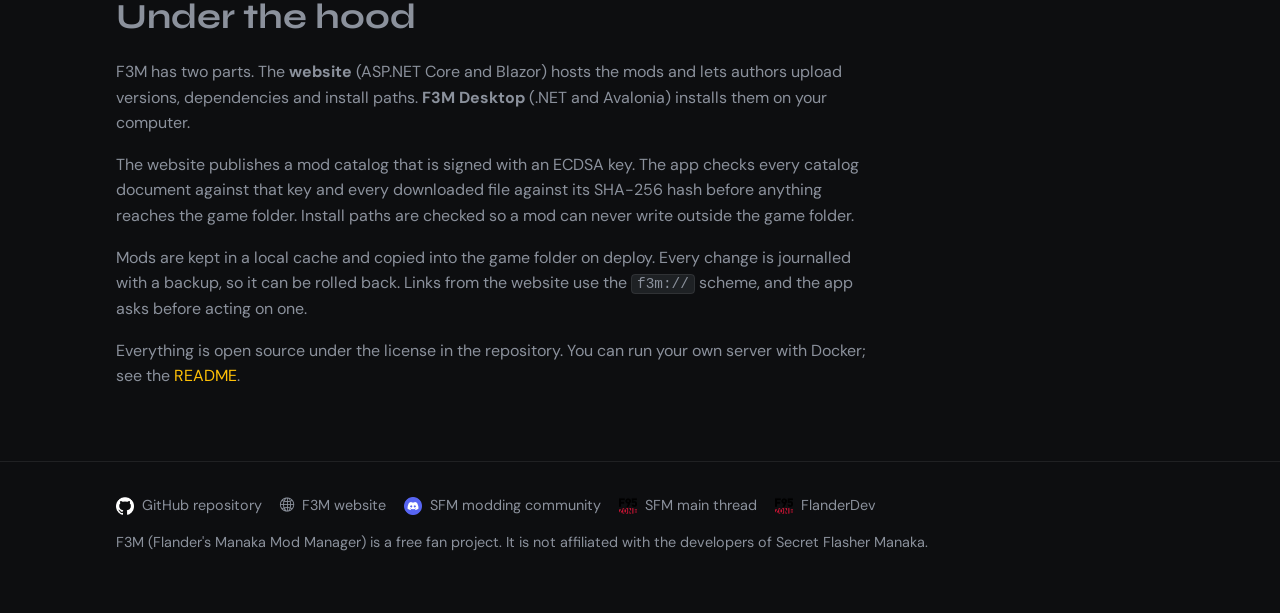
==== commit 370e5e30: "imrpoved doc" ====
--- a/docs/index.html
+++ b/docs/index.html
@@ -38,7 +38,8 @@
         h1, h2, h3 { font-family: var(--font-h); line-height: 1.2; margin: 0 0 .6em; }
         a { color: var(--amber); text-decoration: none; }
         a:hover { color: #ffe082; }
-        img { max-width: 100%; display: block; }
+        /* height: auto keeps the aspect ratio; the width/height attributes only reserve space while loading. */
+        img { max-width: 100%; height: auto; display: block; }
         code, kbd {
             font-family: ui-monospace, Consolas, monospace;
             font-size: .9em;
@@ -65,7 +66,7 @@
             background: var(--amber); color: #000; border-radius: 8px; padding: 2px 12px;
         }
         .logo:hover { color: #000; opacity: .85; }
-        nav .links { display: flex; gap: 18px; margin-left: auto; font-size: .95rem; }
+        nav .links { display: flex; gap: 18px; margin-left: auto; font-size: .95rem; white-space: nowrap; }
         nav .links a { color: var(--muted); }
         nav .links a:hover { color: var(--amber); }
         @media (max-width: 640px) { nav .links .optional { display: none; } }
@@ -150,6 +151,29 @@
         details p, details ul { color: var(--muted); margin: 0 0 10px; }
         details ul { padding-left: 1.2em; }
 
+        /* All downloads */
+        .dl-heading { font-size: 1.2rem; margin-top: 8px; }
+        .dl-sub { font-family: var(--font-b); font-size: .85rem; font-weight: 400; margin-left: 6px; }
+        .dl-explain { max-width: 760px; font-size: .95rem; }
+        .downloads { display: grid; grid-template-columns: repeat(auto-fit, minmax(300px, 1fr)); gap: 12px; margin-bottom: 28px; }
+        .dl {
+            display: flex; align-items: center; gap: 16px;
+            background: var(--surface); border: 1px solid var(--border); border-radius: var(--radius);
+            padding: 16px 18px; color: var(--text);
+            transition: border-color .15s ease, background .15s ease;
+        }
+        .dl:hover { color: var(--text); border-color: rgba(255,193,7,.4); background: var(--surface-2); }
+        .dl > .bi:first-child { font-size: 1.6rem; color: var(--amber); }
+        .dl-text { display: flex; flex-direction: column; gap: 2px; min-width: 0; flex: 1; }
+        .dl-text .muted { font-size: .9rem; }
+        .dl-file { font-family: ui-monospace, Consolas, monospace; font-size: .8rem; color: var(--muted); overflow-wrap: anywhere; }
+        .dl-icon { color: var(--muted); font-size: 1.2rem; }
+        .dl:hover .dl-icon { color: var(--amber); }
+        .badge {
+            font-family: var(--font-b); font-size: .7rem; font-weight: 600; color: #000; background: var(--amber);
+            border-radius: 999px; padding: 1px 8px; margin-left: 6px; vertical-align: middle;
+        }
+
         .tech { color: var(--muted); }
         .tech p { max-width: 760px; }
 
@@ -166,9 +190,10 @@
     <div class="wrap">
         <a class="logo" href="#top">F3M</a>
         <div class="links">
-            <a href="#how">How it works</a>
+            <a class="optional" href="#how">How it works</a>
             <a class="optional" href="#features">Features</a>
             <a class="optional" href="#guide">Guide</a>
+            <a href="#download">Download</a>
             <a href="#faq">FAQ</a>
             <a href="https://github.com/FlanderDev/F3M"><i class="bi bi-github"></i></a>
         </div>
@@ -186,7 +211,7 @@
                 No copying files by hand, and removing a mod is just as easy.
             </p>
             <div class="buttons">
-                <a class="btn primary" id="dl-windows" href="https://github.com/FlanderDev/F3M/releases/latest">
+                <a class="btn primary" id="dl-windows" href="https://github.com/FlanderDev/F3M/releases/latest/download/F3M.Desktop-win-Setup.exe">
                     <i class="bi bi-windows"></i>
                     <span>Download for Windows<small id="dl-windows-note">Installer</small></span>
                 </a>
@@ -199,8 +224,9 @@
                     <span>Browse mods<small>on the F3M website</small></span>
                 </a>
             </div>
-            <p class="version-note muted" id="version-note">
-                Free and open source. <a href="https://github.com/FlanderDev/F3M/releases">All releases</a>
+            <p class="version-note muted">
+                <span id="version-note">Free and open source.</span>
+                <a href="#download">All download options</a>
             </p>
             <div class="hero-shot">
                 <img src="images/browse.png" alt="F3M Desktop: browsing mods, with details of the selected mod on the right" width="1240" height="800" />
@@ -390,7 +416,98 @@
         </div>
     </section>
 
-    <!-- 6. For the technically curious. -->
+    <!-- 6. Every file of the newest release. -->
+    <section id="download">
+        <div class="wrap">
+            <h2>All downloads</h2>
+            <p class="intro">
+                <span id="release-note">Files of the newest release.</span>
+                Older versions are on the <a href="https://github.com/FlanderDev/F3M/releases">releases page</a>.
+            </p>
+
+            <h3 class="dl-heading">F3M Desktop</h3>
+            <div class="downloads">
+                <a class="dl" data-asset="^F3M\.Desktop-win-Setup\.exe$"
+                   href="https://github.com/FlanderDev/F3M/releases/latest/download/F3M.Desktop-win-Setup.exe">
+                    <i class="bi bi-windows"></i>
+                    <span class="dl-text">
+                        <strong>Windows installer <span class="badge">Recommended</span></strong>
+                        <span class="muted">Installs for your user, adds a Start menu shortcut and updates itself.</span>
+                        <span class="dl-file">F3M.Desktop-win-Setup.exe</span>
+                    </span>
+                    <i class="bi bi-download dl-icon"></i>
+                </a>
+                <a class="dl" data-asset="^F3M\.Desktop-win-Portable\.zip$"
+                   href="https://github.com/FlanderDev/F3M/releases/latest/download/F3M.Desktop-win-Portable.zip">
+                    <i class="bi bi-file-earmark-zip"></i>
+                    <span class="dl-text">
+                        <strong>Windows portable</strong>
+                        <span class="muted">No installation: unzip anywhere, even on a USB stick, and start <code>F3M.Desktop.exe</code>.</span>
+                        <span class="dl-file">F3M.Desktop-win-Portable.zip</span>
+                    </span>
+                    <i class="bi bi-download dl-icon"></i>
+                </a>
+                <a class="dl" data-asset="^F3M\.Desktop-[\d.]+-x86_64\.AppImage$"
+                   href="https://github.com/FlanderDev/F3M/releases/latest">
+                    <i class="bi bi-ubuntu"></i>
+                    <span class="dl-text">
+                        <strong>Linux AppImage</strong>
+                        <span class="muted">One file for most distributions (x86-64). Make it executable and start it; it updates itself.</span>
+                        <span class="dl-file">F3M.Desktop-…-x86_64.AppImage</span>
+                    </span>
+                    <i class="bi bi-download dl-icon"></i>
+                </a>
+            </div>
+
+            <h3 class="dl-heading">F3M website server <span class="muted dl-sub">for running your own F3M site</span></h3>
+            <p class="muted dl-explain">
+                You don't need these to use F3M. <em>Self-contained</em> builds include .NET; the others need the
+                ASP.NET Core 10 runtime installed. Docker is the easiest way, see the
+                <a href="https://github.com/FlanderDev/F3M#readme">README</a>.
+            </p>
+            <div class="downloads">
+                <a class="dl" data-asset="^F3M-linux-x64-selfcontained-.*\.zip$" href="https://github.com/FlanderDev/F3M/releases/latest">
+                    <i class="bi bi-ubuntu"></i>
+                    <span class="dl-text">
+                        <strong>Linux x64, self-contained</strong>
+                        <span class="dl-file">F3M-linux-x64-selfcontained-….zip</span>
+                    </span>
+                    <i class="bi bi-download dl-icon"></i>
+                </a>
+                <a class="dl" data-asset="^F3M-linux-(?!x64).*\.zip$" href="https://github.com/FlanderDev/F3M/releases/latest">
+                    <i class="bi bi-ubuntu"></i>
+                    <span class="dl-text">
+                        <strong>Linux, needs .NET</strong>
+                        <span class="dl-file">F3M-linux-….zip</span>
+                    </span>
+                    <i class="bi bi-download dl-icon"></i>
+                </a>
+                <a class="dl" data-asset="^F3M-windows-x64-selfcontained-.*\.zip$" href="https://github.com/FlanderDev/F3M/releases/latest">
+                    <i class="bi bi-windows"></i>
+                    <span class="dl-text">
+                        <strong>Windows x64, self-contained</strong>
+                        <span class="dl-file">F3M-windows-x64-selfcontained-….zip</span>
+                    </span>
+                    <i class="bi bi-download dl-icon"></i>
+                </a>
+                <a class="dl" data-asset="^F3M-windows-(?!x64).*\.zip$" href="https://github.com/FlanderDev/F3M/releases/latest">
+                    <i class="bi bi-windows"></i>
+                    <span class="dl-text">
+                        <strong>Windows, needs .NET</strong>
+                        <span class="dl-file">F3M-windows-….zip</span>
+                    </span>
+                    <i class="bi bi-download dl-icon"></i>
+                </a>
+            </div>
+            <p class="muted dl-explain">
+                The release also holds files the desktop app uses for its own updates
+                (<code>*.nupkg</code>, <code>RELEASES</code>, <code>releases.win.json</code>, <code>assets.win.json</code>).
+                There's no need to download those.
+            </p>
+        </div>
+    </section>
+
+    <!-- 7. For the technically curious. -->
     <section class="tech" id="tech">
         <div class="wrap">
             <h2>Under the hood</h2>
@@ -416,8 +533,9 @@
 </footer>
 
 <script>
-    // Points the download buttons straight at the files of the newest release. Without JavaScript, or when the
-    // release has no desktop files yet, the buttons open the release page instead.
+    // Fills the download links with the files of the newest release: name, size and direct link. Without
+    // JavaScript, or when GitHub can't be reached, the links still work: the installer and portable zip have fixed
+    // names, and the others open the release page.
     (async () => {
         try {
             const response = await fetch("https://api.github.com/repos/FlanderDev/F3M/releases/latest",
@@ -426,36 +544,50 @@
             const release = await response.json();
             const assets = release.assets || [];
             const find = pattern => assets.find(a => pattern.test(a.name));
-            const size = bytes => (bytes / 1048576).toFixed(0) + " MB";
-            let version = null;
-
-            const setup = find(/Setup\.exe$/i);
+            const size = bytes => bytes >= 1048576 ? (bytes / 1048576).toFixed(0) + " MB" : (bytes / 1024).toFixed(0) + " KB";
+
+            // Every card in "All downloads" names its file with a pattern.
+            for (const link of document.querySelectorAll(".dl[data-asset]")) {
+                const asset = find(new RegExp(link.dataset.asset, "i"));
+                const file = link.querySelector(".dl-file");
+                if (!asset) {
+                    if (file) file.textContent = "Not in this release";
+                    continue;
+                }
+                link.href = asset.browser_download_url;
+                if (file) file.textContent = asset.name + " · " + size(asset.size);
+            }
+
+            // The hero buttons.
+            const setup = find(/^F3M\.Desktop-win-Setup\.exe$/i);
             if (setup) {
                 document.getElementById("dl-windows").href = setup.browser_download_url;
                 document.getElementById("dl-windows-note").textContent = "Installer, " + size(setup.size);
             }
-
-            const image = find(/x86_64\.AppImage$/i);
+            const image = find(/^F3M\.Desktop-[\d.]+-x86_64\.AppImage$/i);
             if (image) {
                 document.getElementById("dl-linux").href = image.browser_download_url;
                 document.getElementById("dl-linux-note").textContent = "AppImage, " + size(image.size);
-                version = (image.name.match(/(\d+\.\d+\.\d+)/) || [])[1] || null;
             }
 
-            const nupkg = find(/^F3M\.Desktop-(\d+\.\d+\.\d+)-full\.nupkg$/i);
-            if (!version && nupkg) version = nupkg.name.match(/(\d+\.\d+\.\d+)/)[1];
-
-            if (version) {
-                const note = document.getElementById("version-note");
-                note.textContent = "";
-                note.append("Version " + version + " · free and open source. ");
-                const all = document.createElement("a");
-                all.href = release.html_url;
-                all.textContent = "Release notes and all files";
-                note.append(all);
-            }
+            // The desktop version comes from the file names; the release itself is named by date.
+            const versioned = find(/^F3M\.Desktop-\d+\.\d+\.\d+-/i);
+            const version = versioned ? versioned.name.match(/(\d+\.\d+\.\d+)/)[1] : null;
+            const published = release.published_at
+                ? new Date(release.published_at).toLocaleDateString(undefined, { year: "numeric", month: "long", day: "numeric" })
+                : null;
+            if (version) document.getElementById("version-note").textContent = "Version " + version + " · free and open source.";
+            const note = document.getElementById("release-note");
+            note.textContent = "";
+            note.append(version ? "F3M Desktop " + version : "The newest release");
+            if (published) note.append(", released " + published);
+            note.append(". ");
+            const notes = document.createElement("a");
+            notes.href = release.html_url;
+            notes.textContent = "Release notes";
+            note.append(notes, ". ");
         } catch {
-            // Offline or rate-limited: the buttons keep pointing at the release page.
+            // Offline or rate-limited: the links keep their defaults.
         }
     })();
 </script>
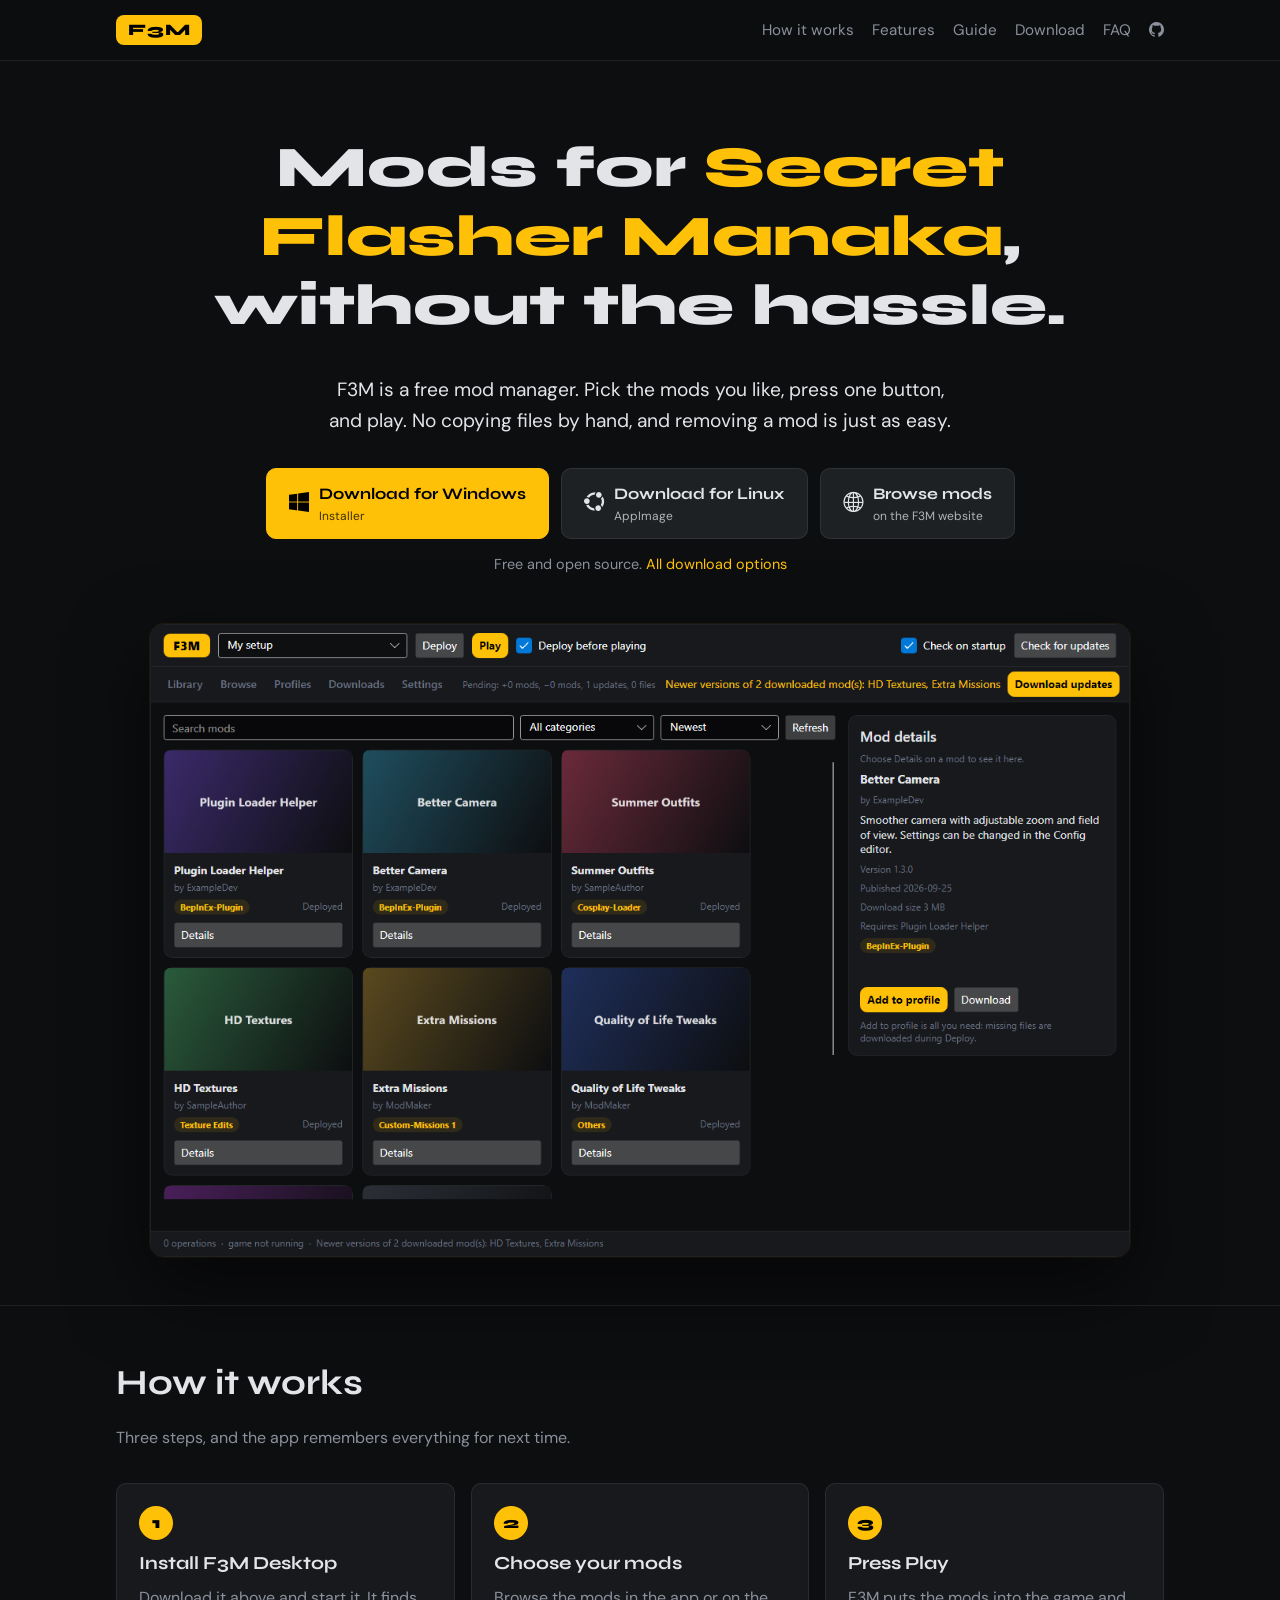
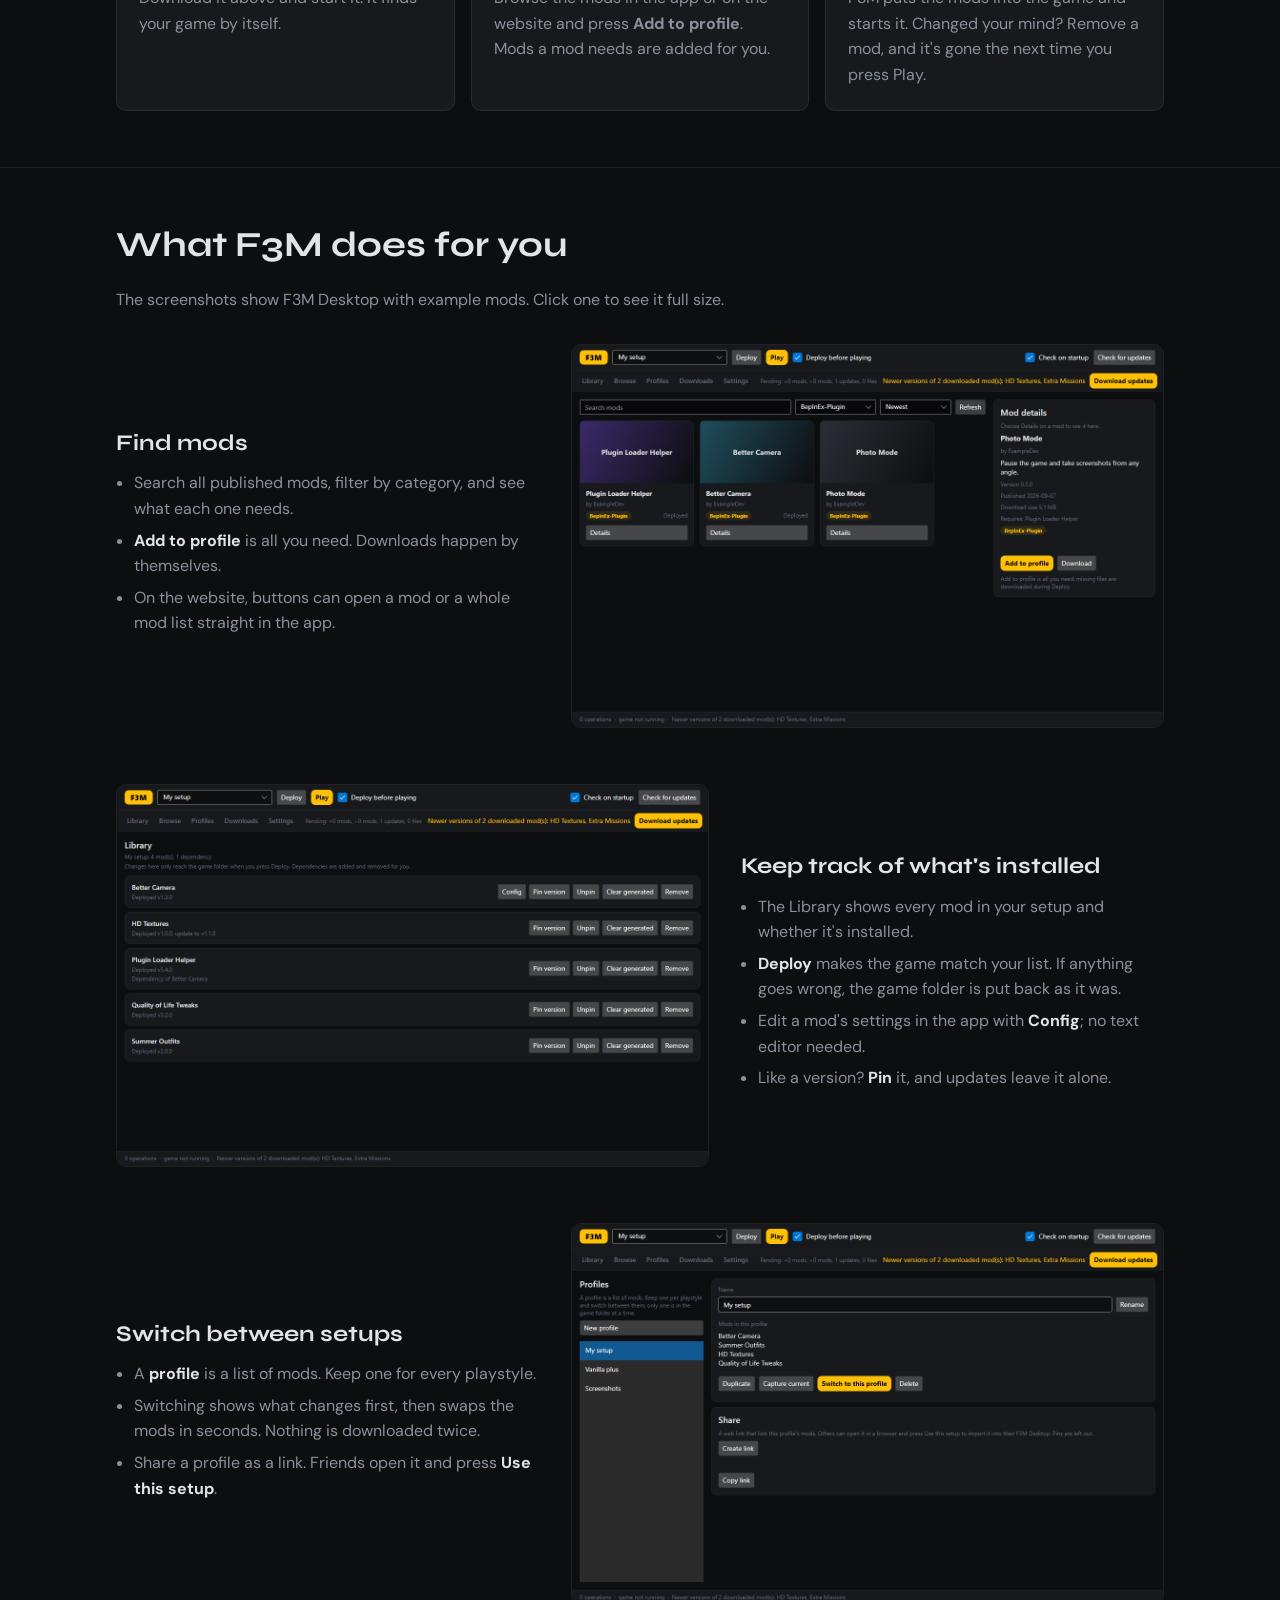
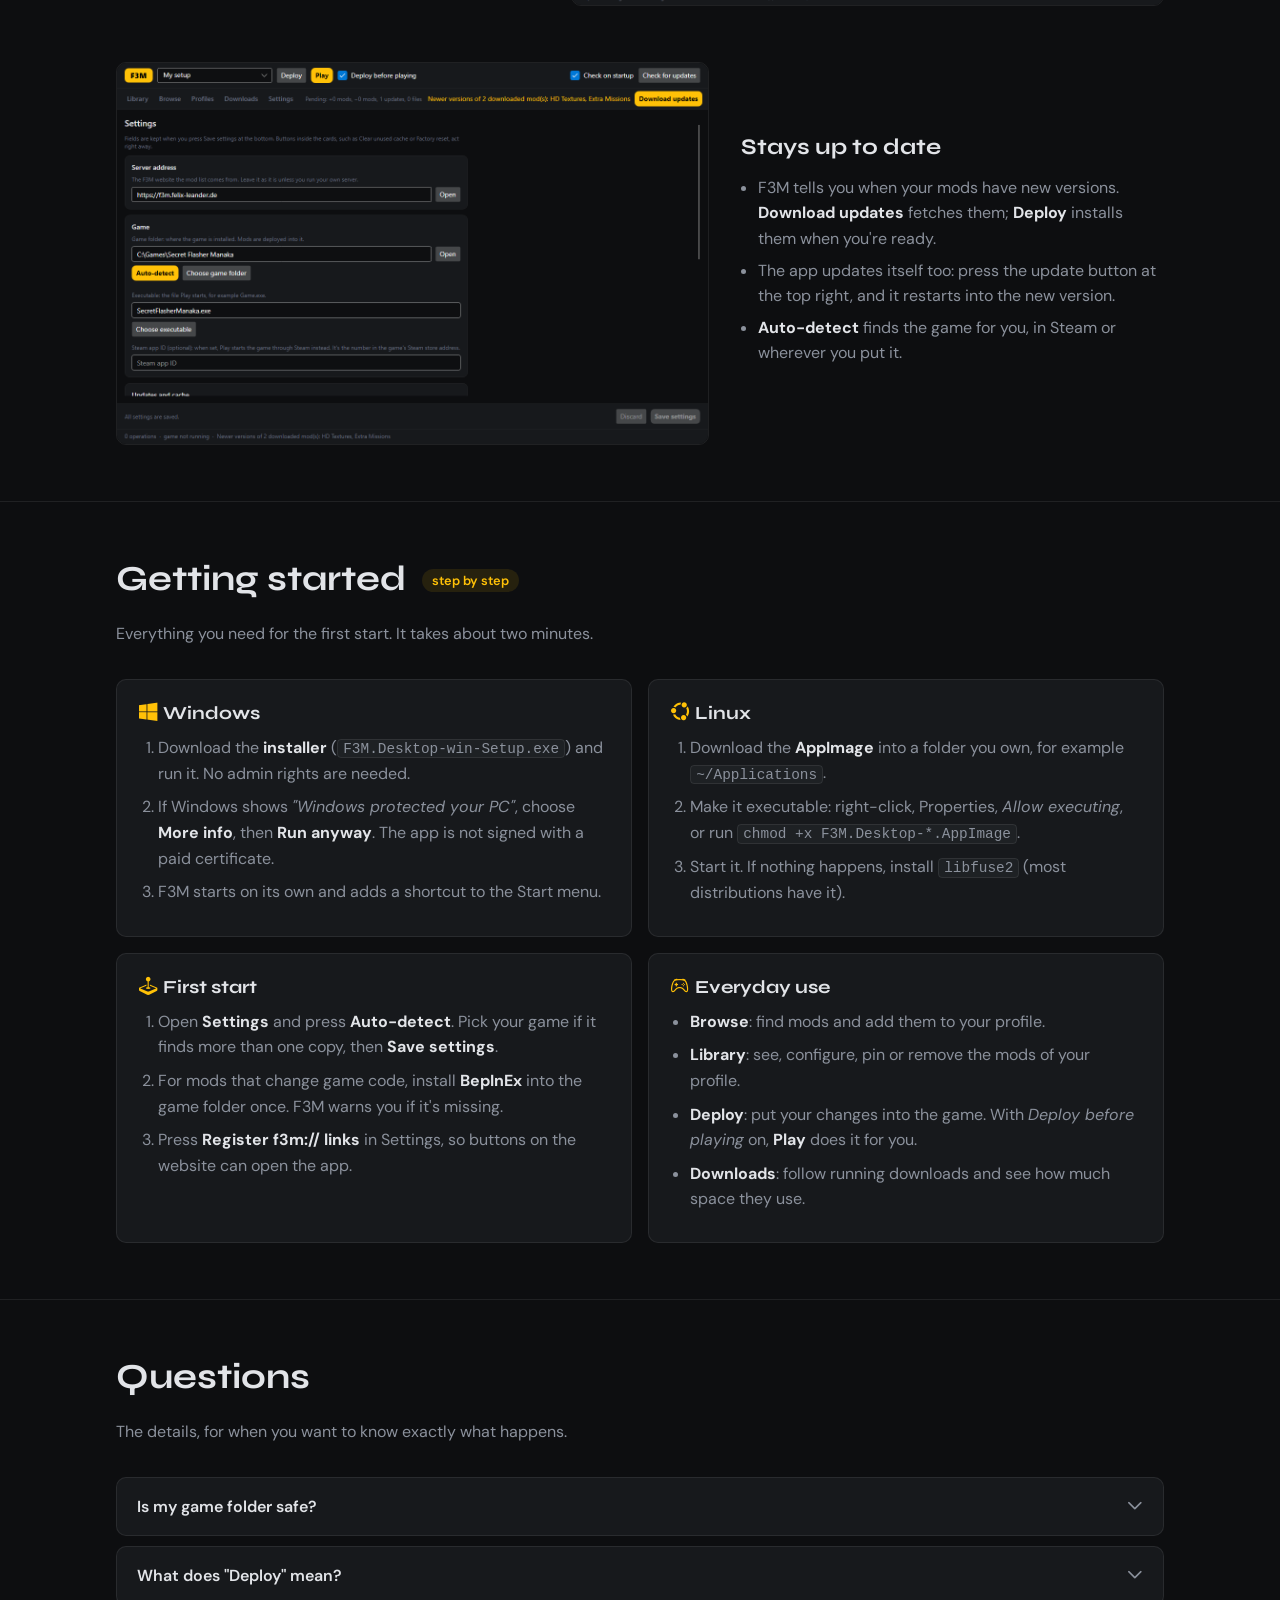
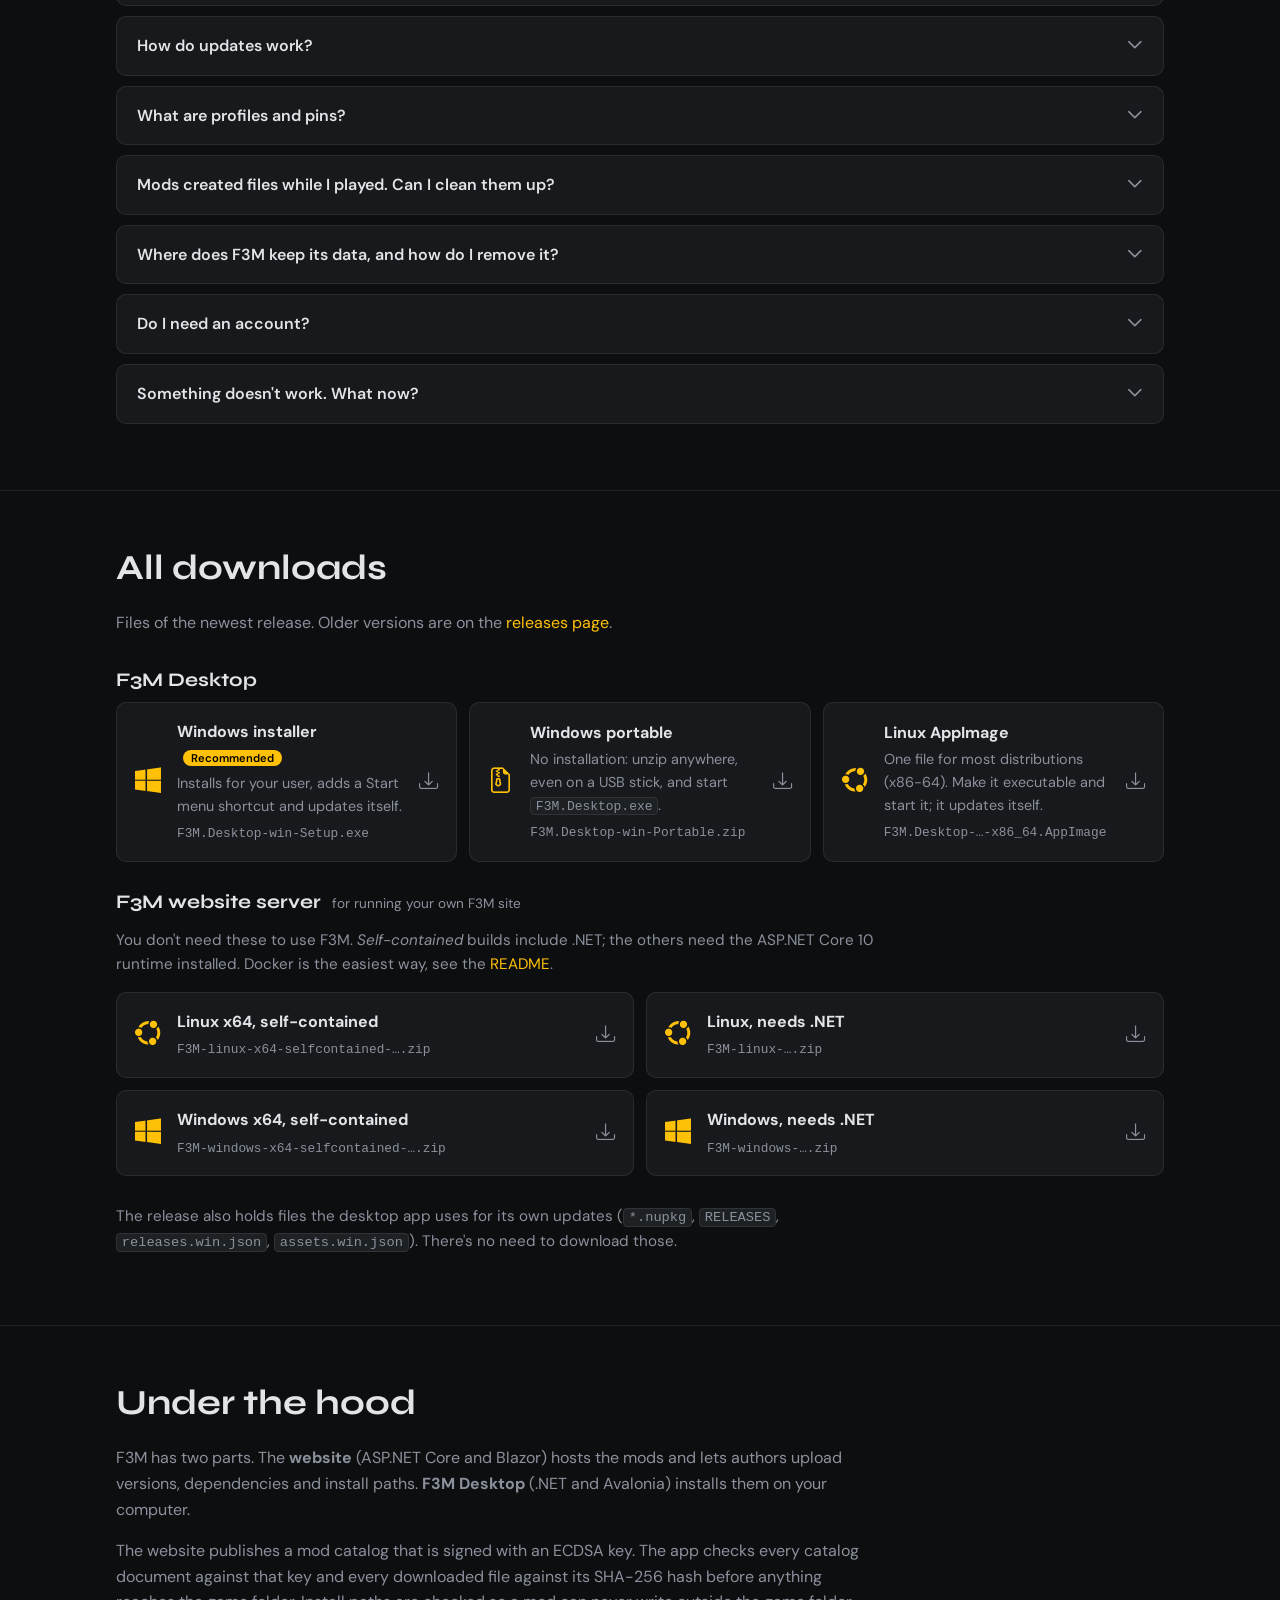
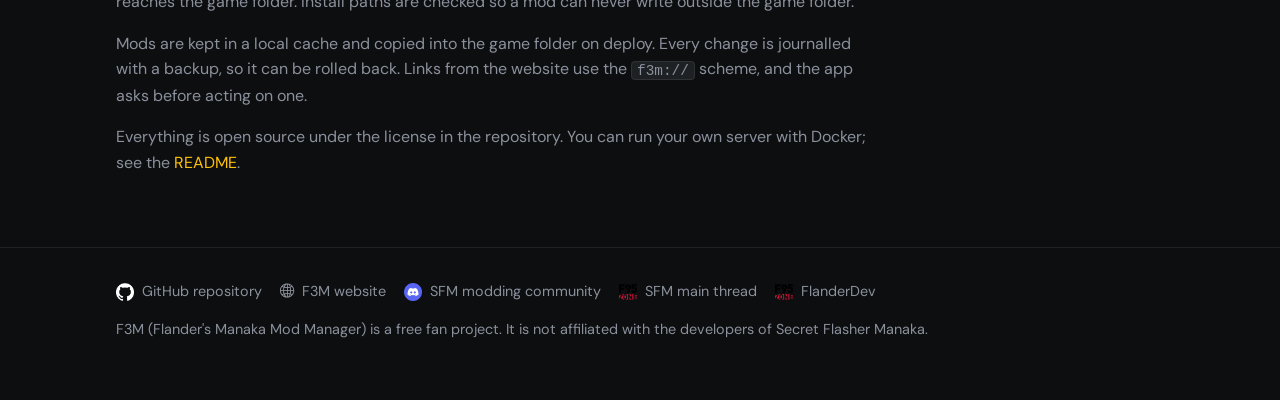
==== commit b248d591: "fixed images" ====
--- a/docs/index.html
+++ b/docs/index.html
@@ -5,6 +5,20 @@
     <meta name="viewport" content="width=device-width, initial-scale=1" />
     <title>F3M Mod Manager</title>
     <meta name="description" content="F3M finds, installs and switches mods for Secret Flasher Manaka. Download the free desktop app for Windows and Linux." />
+    <meta name="theme-color" content="#0d0e10" />
+    <link rel="icon" href="data:image/svg+xml,%3Csvg xmlns='http://www.w3.org/2000/svg' viewBox='0 0 64 64'%3E%3Crect width='64' height='64' rx='14' fill='%23ffc107'/%3E%3Ctext x='32' y='42' font-family='Arial Black,Arial,sans-serif' font-weight='900' font-size='26' text-anchor='middle' fill='%23000'%3EF3M%3C/text%3E%3C/svg%3E" />
+
+    <!-- Link previews on Discord, F95zone and other sites. -->
+    <meta property="og:type" content="website" />
+    <meta property="og:site_name" content="F3M" />
+    <meta property="og:title" content="F3M: mods for Secret Flasher Manaka, without the hassle" />
+    <meta property="og:description" content="A free mod manager: pick mods, press one button, and play. Downloads for Windows and Linux." />
+    <meta property="og:url" content="https://flanderdev.github.io/F3M/" />
+    <meta property="og:image" content="https://flanderdev.github.io/F3M/images/browse.png" />
+    <meta property="og:image:width" content="1240" />
+    <meta property="og:image:height" content="800" />
+    <meta name="twitter:card" content="summary_large_image" />
+
     <link rel="preconnect" href="https://fonts.googleapis.com" />
     <link rel="preconnect" href="https://fonts.gstatic.com" crossorigin />
     <link href="https://fonts.googleapis.com/css2?family=Syne:wght@400;600;700;800&family=DM+Sans:opsz,wght@9..40,300;9..40,400;9..40,500;9..40,600&display=swap" rel="stylesheet" />
@@ -88,6 +102,13 @@
         .btn.primary { background: var(--amber); border-color: var(--amber); color: #000; }
         .btn.primary:hover { background: #ffcd38; color: #000; }
         .btn i { font-size: 1.25rem; }
+        .btn > span { text-align: left; }
+        @media (max-width: 520px) {
+            .hero { padding-top: 48px; }
+            .hero h1 { font-size: 1.75rem; }
+            .hero h1 br { display: none; }
+            .buttons { flex-direction: column; align-items: stretch; }
+        }
         .btn small { display: block; font-family: var(--font-b); font-weight: 400; font-size: .75rem; opacity: .75; }
         .version-note { margin-top: 14px; font-size: .9rem; }
         .hero-shot {
@@ -120,7 +141,13 @@
         .feature:last-child { margin-bottom: 0; }
         .feature.flip { grid-template-columns: 1.4fr 1fr; }
         .feature.flip .text { order: 2; }
-        .feature .shot { border: 1px solid var(--border); border-radius: var(--radius); overflow: hidden; }
+        .feature .shot, .hero-shot a { display: block; }
+        .feature .shot {
+            border: 1px solid var(--border); border-radius: var(--radius); overflow: hidden; cursor: zoom-in;
+            transition: border-color .15s ease, transform .15s ease;
+        }
+        .feature .shot:hover { border-color: rgba(255,193,7,.4); transform: translateY(-2px); }
+        .hero-shot a { cursor: zoom-in; }
         .feature h3 { font-size: 1.4rem; }
         .feature ul { padding-left: 1.1em; color: var(--muted); margin: 0; }
         .feature li { margin-bottom: 6px; }
@@ -130,7 +157,8 @@
             .feature.flip .text { order: 0; }
         }
 
-        .guide { display: grid; grid-template-columns: repeat(auto-fit, minmax(300px, 1fr)); gap: 16px; }
+        .guide { display: grid; grid-template-columns: repeat(2, 1fr); gap: 16px; }
+        @media (max-width: 720px) { .guide { grid-template-columns: 1fr; } }
         .guide .card ol, .guide .card ul { padding-left: 1.2em; margin: 0; color: var(--muted); }
         .guide .card li { margin-bottom: 8px; }
         .guide .card li strong { color: var(--text); }
@@ -155,7 +183,11 @@
         .dl-heading { font-size: 1.2rem; margin-top: 8px; }
         .dl-sub { font-family: var(--font-b); font-size: .85rem; font-weight: 400; margin-left: 6px; }
         .dl-explain { max-width: 760px; font-size: .95rem; }
-        .downloads { display: grid; grid-template-columns: repeat(auto-fit, minmax(300px, 1fr)); gap: 12px; margin-bottom: 28px; }
+        .downloads { display: grid; grid-template-columns: repeat(3, 1fr); gap: 12px; margin-bottom: 28px; }
+        /* The four server files: Linux and Windows, each with and without .NET, as a 2x2 grid. */
+        .downloads.two { grid-template-columns: repeat(2, 1fr); }
+        @media (max-width: 900px) { .downloads { grid-template-columns: 1fr 1fr; } }
+        @media (max-width: 620px) { .downloads, .downloads.two { grid-template-columns: 1fr; } }
         .dl {
             display: flex; align-items: center; gap: 16px;
             background: var(--surface); border: 1px solid var(--border); border-radius: var(--radius);
@@ -166,7 +198,10 @@
         .dl > .bi:first-child { font-size: 1.6rem; color: var(--amber); }
         .dl-text { display: flex; flex-direction: column; gap: 2px; min-width: 0; flex: 1; }
         .dl-text .muted { font-size: .9rem; }
+        .dl-meta { display: flex; flex-wrap: wrap; align-items: baseline; gap: 4px 10px; margin-top: 4px; }
         .dl-file { font-family: ui-monospace, Consolas, monospace; font-size: .8rem; color: var(--muted); overflow-wrap: anywhere; }
+        .dl-size { font-size: .8rem; color: var(--text); white-space: nowrap; }
+        .dl-size:empty { display: none; }
         .dl-icon { color: var(--muted); font-size: 1.2rem; }
         .dl:hover .dl-icon { color: var(--amber); }
         .badge {
@@ -175,6 +210,7 @@
         }
 
         .tech { color: var(--muted); }
+        .tech h2 { color: var(--text); }
         .tech p { max-width: 760px; }
 
         footer { border-top: 1px solid var(--border); padding: 32px 0 48px; color: var(--muted); font-size: .9rem; }
@@ -182,6 +218,16 @@
         footer .row a { display: inline-flex; align-items: center; gap: 8px; color: var(--muted); }
         footer .row a:hover { color: var(--amber); }
         footer img { width: 18px; height: 18px; }
+        /* Visible keyboard focus everywhere, in the accent colour. */
+        a:focus-visible, summary:focus-visible {
+            outline: 2px solid var(--amber); outline-offset: 3px; border-radius: 6px;
+        }
+
+        @media (prefers-reduced-motion: reduce) {
+            html { scroll-behavior: auto; }
+            *, *::before, *::after { transition: none !important; }
+            .btn:hover, .feature .shot:hover { transform: none; }
+        }
     </style>
 </head>
 <body>
@@ -205,7 +251,7 @@
     <!-- 1. The short version, for everyone. -->
     <header class="hero">
         <div class="wrap">
-            <h1>Mods for <span>Secret Flasher Manaka</span>,<br />without the hassle.</h1>
+            <h1>Mods for <span>Secret Flasher Manaka</span>, <br />without the hassle.</h1>
             <p class="lead">
                 F3M is a free mod manager. Pick the mods you like, press one button, and play.
                 No copying files by hand, and removing a mod is just as easy.
@@ -229,7 +275,7 @@
                 <a href="#download">All download options</a>
             </p>
             <div class="hero-shot">
-                <img src="images/browse.png" alt="F3M Desktop: browsing mods, with details of the selected mod on the right" width="1240" height="800" />
+                <a href="images/browse.png" target="_blank" rel="noopener" title="Open the full-size screenshot"><img src="images/browse.png" alt="F3M Desktop: browsing mods, with details of the selected mod on the right" width="1240" height="800" /></a>
             </div>
         </div>
     </header>
@@ -263,7 +309,7 @@
     <section id="features">
         <div class="wrap">
             <h2>What F3M does for you</h2>
-            <p class="intro">The screenshots show F3M Desktop with example mods.</p>
+            <p class="intro">The screenshots show F3M Desktop with example mods. Click one to see it full size.</p>
 
             <div class="feature">
                 <div class="text">
@@ -274,7 +320,7 @@
                         <li>On the website, buttons can open a mod or a whole mod list straight in the app.</li>
                     </ul>
                 </div>
-                <div class="shot"><img src="images/browse.png" alt="Browse page with mod cards and a details panel" loading="lazy" width="1240" height="800" /></div>
+                <a class="shot" href="images/browse-filter.png" target="_blank" rel="noopener" title="Open the full-size screenshot"><img src="images/browse-filter.png" alt="Browse page filtered to one category, with the details of the selected mod" loading="lazy" width="1240" height="800" /></a>
             </div>
 
             <div class="feature flip">
@@ -287,7 +333,7 @@
                         <li>Like a version? <strong>Pin</strong> it, and updates leave it alone.</li>
                     </ul>
                 </div>
-                <div class="shot"><img src="images/library.png" alt="Library page listing installed mods with their versions and actions" loading="lazy" width="1240" height="800" /></div>
+                <a class="shot" href="images/library.png" target="_blank" rel="noopener" title="Open the full-size screenshot"><img src="images/library.png" alt="Library page listing installed mods with their versions and actions" loading="lazy" width="1240" height="800" /></a>
             </div>
 
             <div class="feature">
@@ -299,7 +345,7 @@
                         <li>Share a profile as a link. Friends open it and press <strong>Use this setup</strong>.</li>
                     </ul>
                 </div>
-                <div class="shot"><img src="images/profiles.png" alt="Profiles page with several setups and sharing options" loading="lazy" width="1240" height="800" /></div>
+                <a class="shot" href="images/profiles.png" target="_blank" rel="noopener" title="Open the full-size screenshot"><img src="images/profiles.png" alt="Profiles page with several setups and sharing options" loading="lazy" width="1240" height="800" /></a>
             </div>
 
             <div class="feature flip">
@@ -311,7 +357,7 @@
                         <li><strong>Auto-detect</strong> finds the game for you, in Steam or wherever you put it.</li>
                     </ul>
                 </div>
-                <div class="shot"><img src="images/settings.png" alt="Settings page with the game folder and the Auto-detect button" loading="lazy" width="1240" height="800" /></div>
+                <a class="shot" href="images/settings.png" target="_blank" rel="noopener" title="Open the full-size screenshot"><img src="images/settings.png" alt="Settings page with the game folder and the Auto-detect button" loading="lazy" width="1240" height="800" /></a>
             </div>
         </div>
     </section>
@@ -433,7 +479,7 @@
                     <span class="dl-text">
                         <strong>Windows installer <span class="badge">Recommended</span></strong>
                         <span class="muted">Installs for your user, adds a Start menu shortcut and updates itself.</span>
-                        <span class="dl-file">F3M.Desktop-win-Setup.exe</span>
+                        <span class="dl-meta"><span class="dl-file">F3M.Desktop-win-Setup.exe</span><span class="dl-size"></span></span>
                     </span>
                     <i class="bi bi-download dl-icon"></i>
                 </a>
@@ -443,7 +489,7 @@
                     <span class="dl-text">
                         <strong>Windows portable</strong>
                         <span class="muted">No installation: unzip anywhere, even on a USB stick, and start <code>F3M.Desktop.exe</code>.</span>
-                        <span class="dl-file">F3M.Desktop-win-Portable.zip</span>
+                        <span class="dl-meta"><span class="dl-file">F3M.Desktop-win-Portable.zip</span><span class="dl-size"></span></span>
                     </span>
                     <i class="bi bi-download dl-icon"></i>
                 </a>
@@ -453,7 +499,7 @@
                     <span class="dl-text">
                         <strong>Linux AppImage</strong>
                         <span class="muted">One file for most distributions (x86-64). Make it executable and start it; it updates itself.</span>
-                        <span class="dl-file">F3M.Desktop-…-x86_64.AppImage</span>
+                        <span class="dl-meta"><span class="dl-file">F3M.Desktop-…-x86_64.AppImage</span><span class="dl-size"></span></span>
                     </span>
                     <i class="bi bi-download dl-icon"></i>
                 </a>
@@ -465,12 +511,12 @@
                 ASP.NET Core 10 runtime installed. Docker is the easiest way, see the
                 <a href="https://github.com/FlanderDev/F3M#readme">README</a>.
             </p>
-            <div class="downloads">
+            <div class="downloads two">
                 <a class="dl" data-asset="^F3M-linux-x64-selfcontained-.*\.zip$" href="https://github.com/FlanderDev/F3M/releases/latest">
                     <i class="bi bi-ubuntu"></i>
                     <span class="dl-text">
                         <strong>Linux x64, self-contained</strong>
-                        <span class="dl-file">F3M-linux-x64-selfcontained-….zip</span>
+                        <span class="dl-meta"><span class="dl-file">F3M-linux-x64-selfcontained-….zip</span><span class="dl-size"></span></span>
                     </span>
                     <i class="bi bi-download dl-icon"></i>
                 </a>
@@ -478,7 +524,7 @@
                     <i class="bi bi-ubuntu"></i>
                     <span class="dl-text">
                         <strong>Linux, needs .NET</strong>
-                        <span class="dl-file">F3M-linux-….zip</span>
+                        <span class="dl-meta"><span class="dl-file">F3M-linux-….zip</span><span class="dl-size"></span></span>
                     </span>
                     <i class="bi bi-download dl-icon"></i>
                 </a>
@@ -486,7 +532,7 @@
                     <i class="bi bi-windows"></i>
                     <span class="dl-text">
                         <strong>Windows x64, self-contained</strong>
-                        <span class="dl-file">F3M-windows-x64-selfcontained-….zip</span>
+                        <span class="dl-meta"><span class="dl-file">F3M-windows-x64-selfcontained-….zip</span><span class="dl-size"></span></span>
                     </span>
                     <i class="bi bi-download dl-icon"></i>
                 </a>
@@ -494,7 +540,7 @@
                     <i class="bi bi-windows"></i>
                     <span class="dl-text">
                         <strong>Windows, needs .NET</strong>
-                        <span class="dl-file">F3M-windows-….zip</span>
+                        <span class="dl-meta"><span class="dl-file">F3M-windows-….zip</span><span class="dl-size"></span></span>
                     </span>
                     <i class="bi bi-download dl-icon"></i>
                 </a>
@@ -551,11 +597,12 @@
                 const asset = find(new RegExp(link.dataset.asset, "i"));
                 const file = link.querySelector(".dl-file");
                 if (!asset) {
-                    if (file) file.textContent = "Not in this release";
+                    file.textContent = "Not in this release";
                     continue;
                 }
                 link.href = asset.browser_download_url;
-                if (file) file.textContent = asset.name + " · " + size(asset.size);
+                file.textContent = asset.name;
+                link.querySelector(".dl-size").textContent = size(asset.size);
             }
 
             // The hero buttons.
